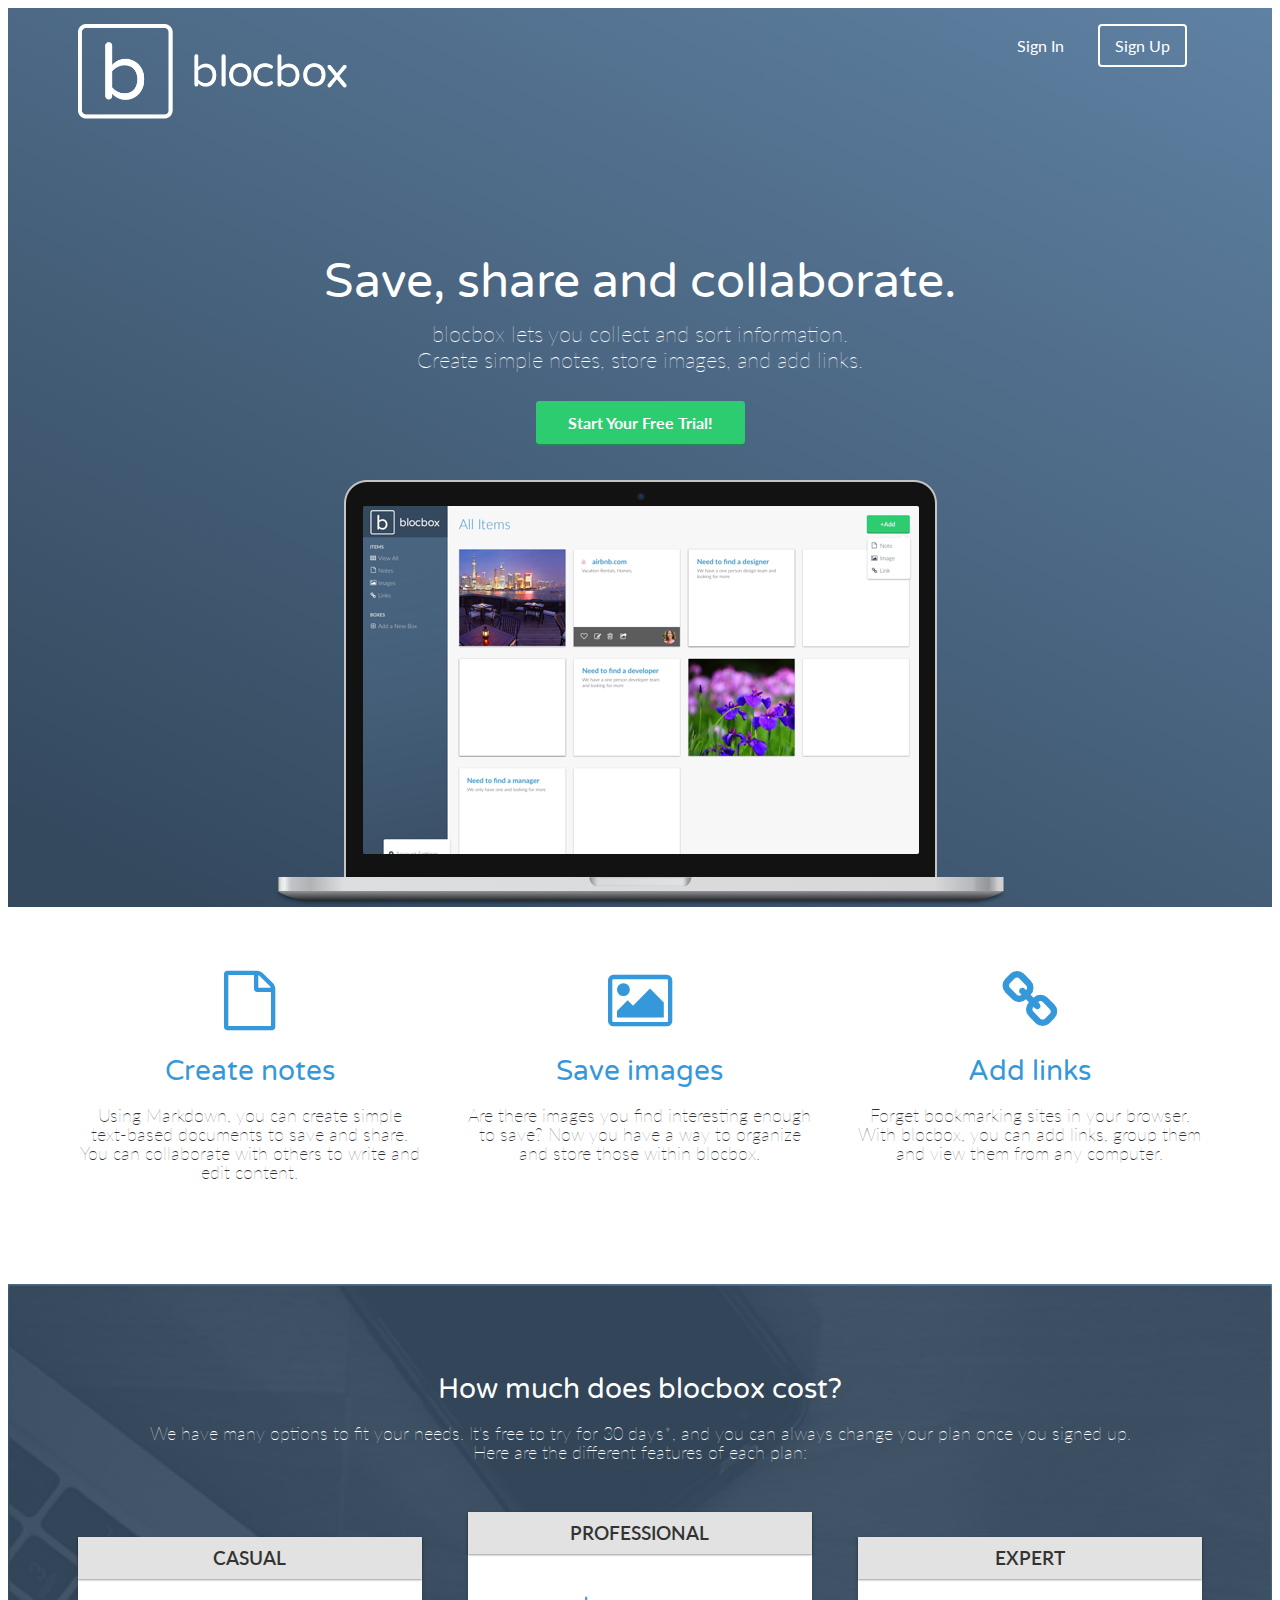
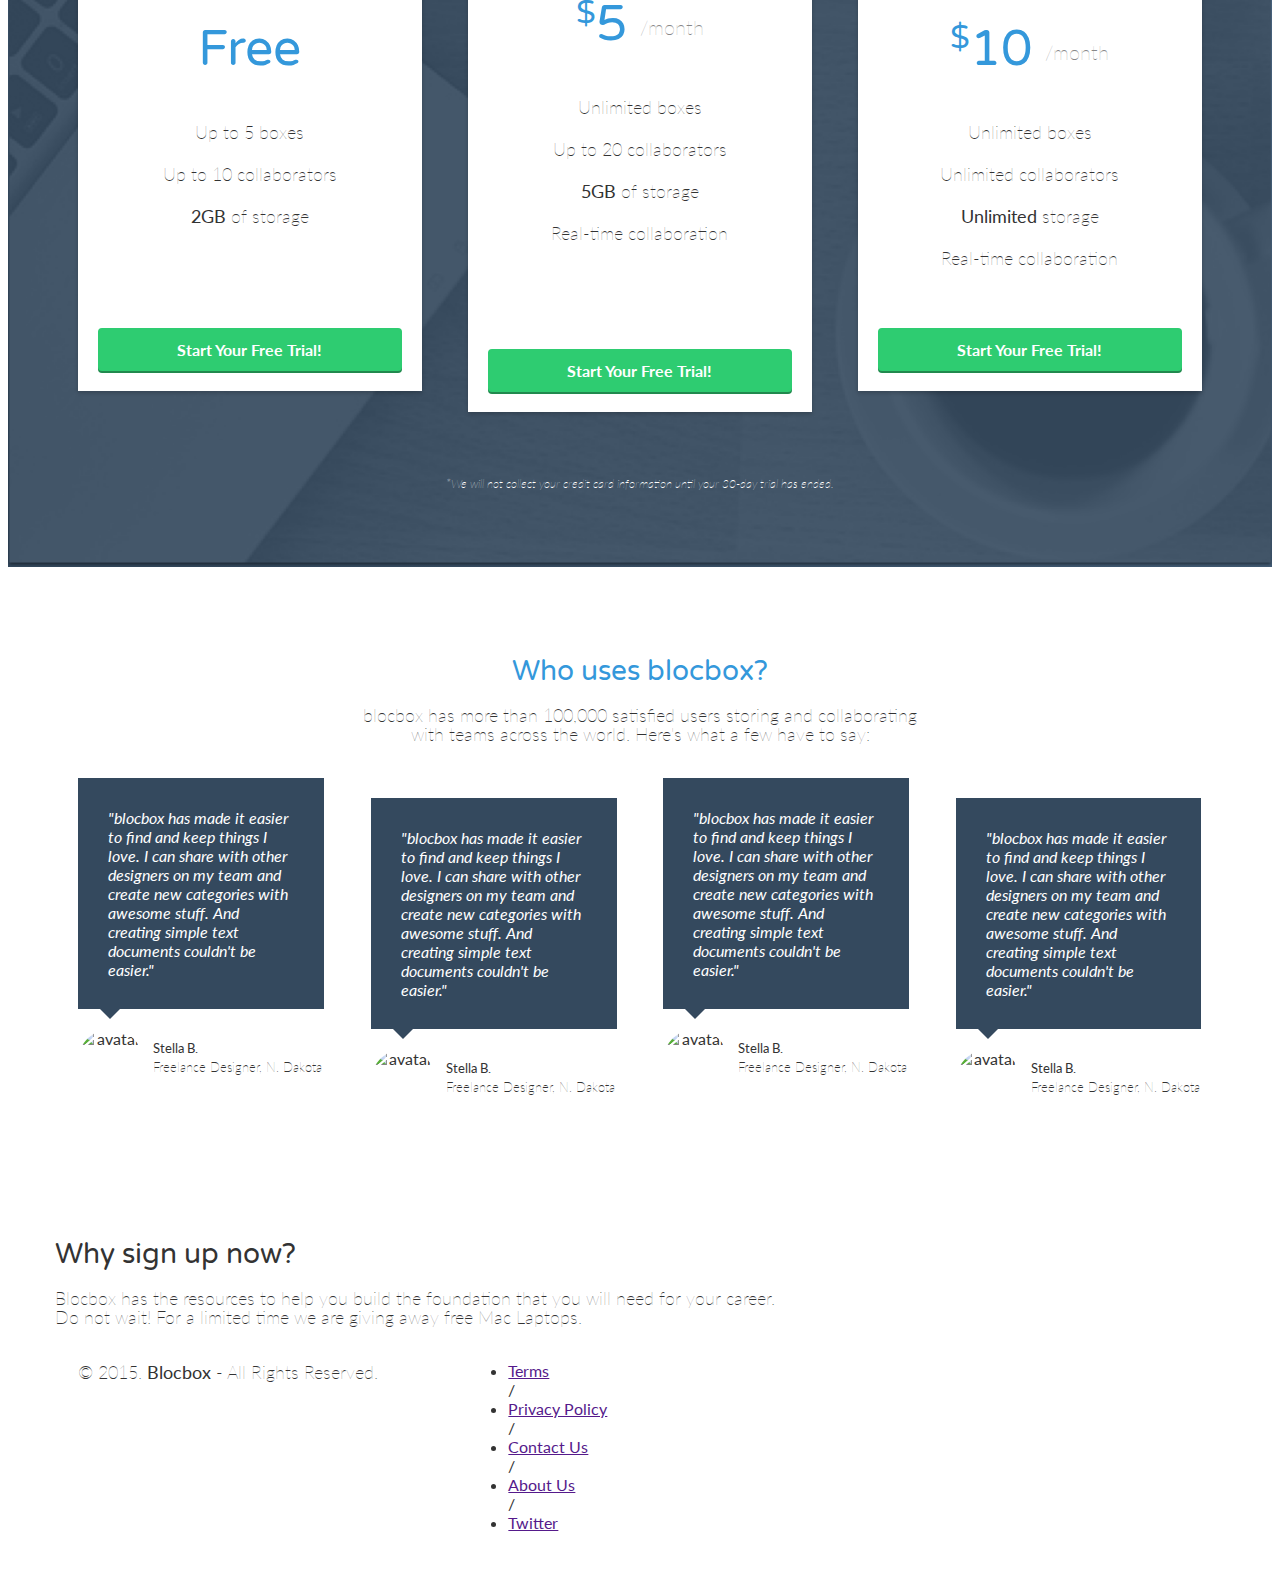
==== index.html @ e91277dd "homepage-styling-completed" ====
<!DOCTYPE html>
<html lang="en-us">
<head>
  <meta http-equiv="X-UA-Compatible" content="IE=Edge">
  <meta name="viewport" content="width=device-width, initial-scale=1">
  <meta charset="UTF-8">
  <title>Save, share and collaborate | Blocbox</title>
 
  <!-- Google Fonts -->
  <link href='http://fonts.googleapis.com/css?family=Lato:300,400,700,300italic,400italic,700italic|Varela+Round' rel='stylesheet' type='text/css'>

   <!-- CSS -->
 <link rel="stylesheet" href="css/normalize.css">
 <link rel="stylesheet" href="css/style.css">
 <link rel="stylesheet" href="css/font-awesome.css">
 <link rel="stylesheet" href="css/animate.css">
</head>
<body>
 <header>
   <nav class="container">
     <div class="one-half">
       <a href="index.html" ><img src="images/site-logo.png" class="site-logo" alt="Blocbox" /></a>
     </div>
     <div class="one-half">
       <ul>
         <li><a href="signin.html">Sign In</a></li>
         <li class="btn-outline"><a href="signup.html">Sign Up</a></li>
       </ul>
     </div>
   </nav>
   <div class="container hero">
     <h1 class="animated fadeIn">Save, share and collaborate.</h1>
     <p>blocbox lets you collect and sort information.<br/>Create simple notes, store images, and add links.</p>
     <a href="signup.html" class="btn">Start Your Free Trial!</a>
     <img src="images/dashboard.png" alt="Blocbox" />
   </div>
 </header>
  <main role="main">
   <!-- Benefits -->
  <section class="benefits">
    <ul class="container">
      <li class="one-third">
       <i class="fa fa-file-o"></i>
        <h2>Create notes</h2>
        <p>Using Markdown, you can create simple text-based documents to save and share. You can collaborate with others to write and edit content.</p>
      </li>
      <li class="one-third">
       <i class="fa fa-picture-o"></i>
        <h2>Save images</h2>
        <p>Are there images you find interesting enough to save? Now you have a way to organize and store those within blocbox.</p>
      </li>
      <li class="one-third">
       <i class="fa fa-link"></i>
        <h2>Add links</h2>
        <p>Forget bookmarking sites in your browser. With blocbox, you can add links, group them and view them from any computer.</p>
      </li>
    </ul>
</section>
<!-- Pricing -->
 <section class="pricing">
   <div class="container">
     <h2>How much does blocbox cost?</h2>
     <p>We have many options to fit your needs. It's free to try for 30 days*, and you can always change your plan once you signed up. <br/>Here are the different features of each plan:</p>
   </div>
   <ul class="container">
     <li class="one-third">
       <div class="box">
         <h3>Casual</h3>
         <h4>Free</h4>
         <ul>
           <li>Up to 5 boxes</li>
           <li>Up to 10 collaborators</li>
           <li><strong>2GB</strong> of storage</li>
         </ul>
         <a href="signup.html" class="btn">Start Your Free Trial!</a>
       </div>
     </li>

    <li class="one-third">
      <div class="box middle">
        <h3>Professional</h3>
        <h4><span>$</span>5 <span class="month">/month</span></h4>
        <ul>
          <li>Unlimited boxes</li>
          <li>Up to 20 collaborators</li>
          <li><strong>5GB</strong> of storage</li>
          <li>Real-time collaboration</li>
        </ul>
        <a href="signup.html" class="btn">Start Your Free Trial!</a>
      </div>
    </li>
    <li class="one-third">
      <div class="box">
        <h3>Expert</h3>
        <h4><span>$</span>10 <span class="month">/month</span></h4>
        <ul>
          <li>Unlimited boxes</li>
          <li>Unlimited collaborators</li>
          <li><strong>Unlimited</strong> storage</li>
          <li>Real-time collaboration</li>
        </ul>
        <a href="signup.html" class="btn">Start Your Free Trial!</a>
      </div>
    </li>
    </ul>
     <div class="container">
   <p class="small">*We will not collect your credit card information until your 30-day trial has ended.</p>
 </div>
 </section>

  <section class="testimonials">
   <div class="container">
     <h2>Who uses blocbox?</h2>
     <p>blocbox has more than 100,000 satisfied users storing and collaborating<br/> with teams across the world. Here's what a few have to say:</p>
   </div>
   <ul class="container">
     <li class="one-fourth">
       <blockquote>"blocbox has made it easier to find and keep things I love. I can share with other designers on my team and create new categories with awesome stuff. And creating simple text documents couldn't be easier."
       </blockquote>
       <img src="https://s3.amazonaws.com/uifaces/faces/twitter/jsa/128.jpg" alt="avatar">
       <p class="name"><strong>Stella B.</strong><br/>Freelance Designer, N. Dakota</p>
     </li>  <li class="one-fourth" style=" margin-top: 20px">
       <blockquote>"blocbox has made it easier to find and keep things I love. I can share with other designers on my team and create new categories with awesome stuff. And creating simple text documents couldn't be easier."
       </blockquote>
       <img src="https://s3.amazonaws.com/uifaces/faces/twitter/jsa/128.jpg" alt="avatar">
       <p class="name"><strong>Stella B.</strong><br/>Freelance Designer, N. Dakota</p>
     </li>  <li class="one-fourth">
       <blockquote>"blocbox has made it easier to find and keep things I love. I can share with other designers on my team and create new categories with awesome stuff. And creating simple text documents couldn't be easier."
       </blockquote>
       <img src="https://s3.amazonaws.com/uifaces/faces/twitter/jsa/128.jpg" alt="avatar">
       <p class="name"><strong>Stella B.</strong><br/>Freelance Designer, N. Dakota</p>
     </li>  <li class="one-fourth" style=" margin-top: 20px">
       <blockquote>"blocbox has made it easier to find and keep things I love. I can share with other designers on my team and create new categories with awesome stuff. And creating simple text documents couldn't be easier."
       </blockquote>
       <img src="https://s3.amazonaws.com/uifaces/faces/twitter/jsa/128.jpg" alt="avatar">
       <p class="name"><strong>Stella B.</strong><br/>Freelance Designer, N. Dakota</p>
     </li>  
  </ul>
 </section>
  <!-- new section -->

<section class="new section">
   <div class="container">
     <h2>Why sign up now?</h2>
     <p>Blocbox has the resources to help you build the foundation that you will need for your career.<br/> Do not wait! For a limited time we are giving away free Mac Laptops.</p>
   </div>
    </section>

</main>

 <!-- Footer -->
 <footer>
   <div class="container footer-nav-block">
       <div class="left-footer-block one-third">
         <p class="copyright-block">&copy; 2015. <strong>Blocbox</strong> - All Rights Reserved.</p>
       </div>
       <nav class="link-block middle-footer-block one-third">
         <ul>
           <li><a href="">Terms</a></li> /
           <li><a href="">Privacy Policy</a></li> /
           <li><a href="">Contact Us</a></li> /
           <li><a href="">About Us</a></li> /
           <li><a href="">Twitter</a></li>
         </ul>
       </nav>
       <div class="right-footer-block one-third">
         <img class="logo" src="images/site-logo.png" alt="Blocbox" />
       </div>
   </div>
 </footer>
</body>
</html>
---- css/style.css ----
html, body{
   overflow-x: hidden;
 }
 body {
   font-family: "Lato", Helvetica, Arial, sans-serif;
   color:#333333;
 }
 h1, h2, h3, h4, h5, h6 {
   font-family: "Varela Round", Helvetica, Arial, sans-serif;
 }
 h2 {
   font-size:28px;
   font-weight: normal;
   margin-bottom: 5px;
 }
 p {
   font-size:18px;
   line-height: 19px;
   font-weight: 100;
 }

  /* GRID */
 .container {
   margin-right: auto;
   margin-left: auto;
   padding-left: 15px;
   padding-right: 15px;
   position: relative;
 }
 .container:before,
 .container:after {
   content: " ";
   display: table;
 }
 .container:after {
   clear: both;
 }
 .one-half, .one-third, .one-fourth {
   width:96%;
   float:left;
   position:relative;
   min-height: 1px;
   margin:0 2% 20px;
 }

 .site-logo {
   width: 50%;
   height: auto;
 }


 @media (min-width: 768px) {
   .container {
     width: 750px;
  }

 }

 @media (min-width: 992px) {
   .container {
     width: 970px;
   }
   .one-half {
     width:46%;
   }
   .one-third {
     width:29.33333%;
   }
   .one-fourth {
     width:21%;
   }
 }
 @media (min-width: 1200px) {
   .container {
     width: 1170px;
   }
 }


  /* HEADER */
 header {
   color:#FFFFFF;
   background: #34495E;
   background-image: linear-gradient(206deg, #5F81A3 0%, #34495E 94%);
 }
 header nav {
   padding:1em 0;
 }
 header nav ul {
   display:inline;
   text-align: right;
   float:right;
   margin:0;
 }
 header nav ul > li {
   list-style-type: none;
   display: inline-block;
   margin:0 15px;
 }
 header nav ul > li.btn-outline {
   padding:10px 15px;
   border:2px solid #FFFFFF;
   border-radius: 4px;
 }
 header nav ul > li.btn-outline:hover {
   background:#FFFFFF;
 }
 header nav ul > li > a {
   color:#FFFFFF;
   text-decoration: none;
 }
 header nav ul > li.btn-outline:hover > a {
   color:#34495E;
 }

 header .hero {
   text-align: center;
   display:block;
   position: relative;
 }
 header .hero h1 {
   font-size:48px;
   font-weight: normal;
   margin:95px 0 0;
 }
 header .hero p {
   font-size: 22px;
   line-height: 26px;
   font-weight: 100;
   margin:10px 0 40px;
 }
 header .hero img {
   display: block;
   margin:3em auto 0;
 }


 /* BUTTONS */
 .btn {
   border-radius: 4px;
   color:#FFFFFF;
   font-weight: 700;
   text-decoration: none;
   padding:10px 30px;
   background: #2ECC71;
   border: 2px solid #2ECC71;
   box-shadow: 0px 2px 0px 0px #22894E;
 }


  /* BENEFITS */
 .benefits {
   text-align: center;
   display:block;
   position:relative;
 }
 .benefits ul {
   margin: 0 auto;
   padding:4em 0;
 }
 .benefits ul li {
   list-style-type: none;
   display: inline-block;
 }
 .benefits i {
   color:#3498DB;
   font-size:60px;
   margin:0;
   vertical-align: middle;
 }
 .benefits h2 {
   color:#3498DB;
 }


  /* PRICING */
 .pricing {
   background: #34495E url("../images/background.png") top center no-repeat;
   background: url("../images/background.png") top center no-repeat, linear-gradient(206deg, #5F81A3 0%, #34495E 94%);
   background-size:cover;
   text-align: center;
   padding:4em 0;
 }
 .pricing h2, .pricing p {
   color:#FFFFFF;
 }
 .pricing ul {
   margin:0 auto;
   padding:2em 0;
 }
 .pricing ul li {
   list-style-type: none;
 }

 .box {
   padding:0 15px 15px;
   background: #FFFFFF;
   box-shadow: 0px 2px 4px 0px rgba(0,0,0,0.20);
   min-height: 439px;
   position: relative;
   margin-top: 25px;
 }
 .box.middle {
   min-height: 485px;
   margin-top:0px;
 }
 .box h3 {
   font-family: "Lato", Helvetica, Arial, sans-serif;
   font-weight: 600;
   text-transform: uppercase;
   background: #E2E2E2;
   box-shadow: 0px 1px 2px 0px rgba(0,0,0,0.40);
   left:0;
   right:0;
   top:0;
   text-align: center;
   margin:0 -15px 40px;
   padding:10px 0;
 }

  .box h4 {
   font-size:50px;
   font-weight: normal;
   margin:40px 0 10px;
   color:#3498DB;
 }
 .box h4 span {
   font-size:32px;
   vertical-align: top;
 }
 .box h4 span.month {
   font-family: "Lato", Helvetica, Arial, sans-serif;
   font-weight: 100;
   color:#888888;
   font-size:20px;
   vertical-align: middle;
 }
 .box ul li {
   font-size:18px;
   margin-bottom:20px;
   font-weight: 100;
 }

 .box .btn {
   position:absolute;
   bottom:20px;
   left:20px;
   right:20px;
 }
 .small {
   font-size: 12px;
   color: #FEFEFE;
   line-height: 15px;
   font-style:italic;
 }

 /* TESTIMONIALS */
 .testimonials {
   padding:4em 0;
   text-align: center;
 }
 .testimonials h2 {
   color:#3498DB;
 }
 .testimonials ul li {
   list-style-type: none;
 }
 .testimonials blockquote {
   color:#FFFFFF;
   text-align: left;
   font-style: italic;
   background:#34495E;
   position: relative;
   padding:30px;
   width:auto;
   margin:0;
 }
 .testimonials blockquote:after {
   top: 100%;
   left: 13%;
   border: solid transparent;
   content: " ";
   height: 0;
   width: 0;
   position: absolute;
   pointer-events: none;
   border-top-color: #34495E;
   border-width: 10px;
   margin-left: -10px;
 }

 .testimonials img {
   height: 65px;
   width: 65px;
   border-radius:50%;
   float: left;
   display: inline-block;
   margin:20px 10px 0 0;
 }
 .testimonials p.name {
   float: left;
   display: inline-block;
   text-align: left;
   font-size:13px;
   margin-top: 30px;
 }
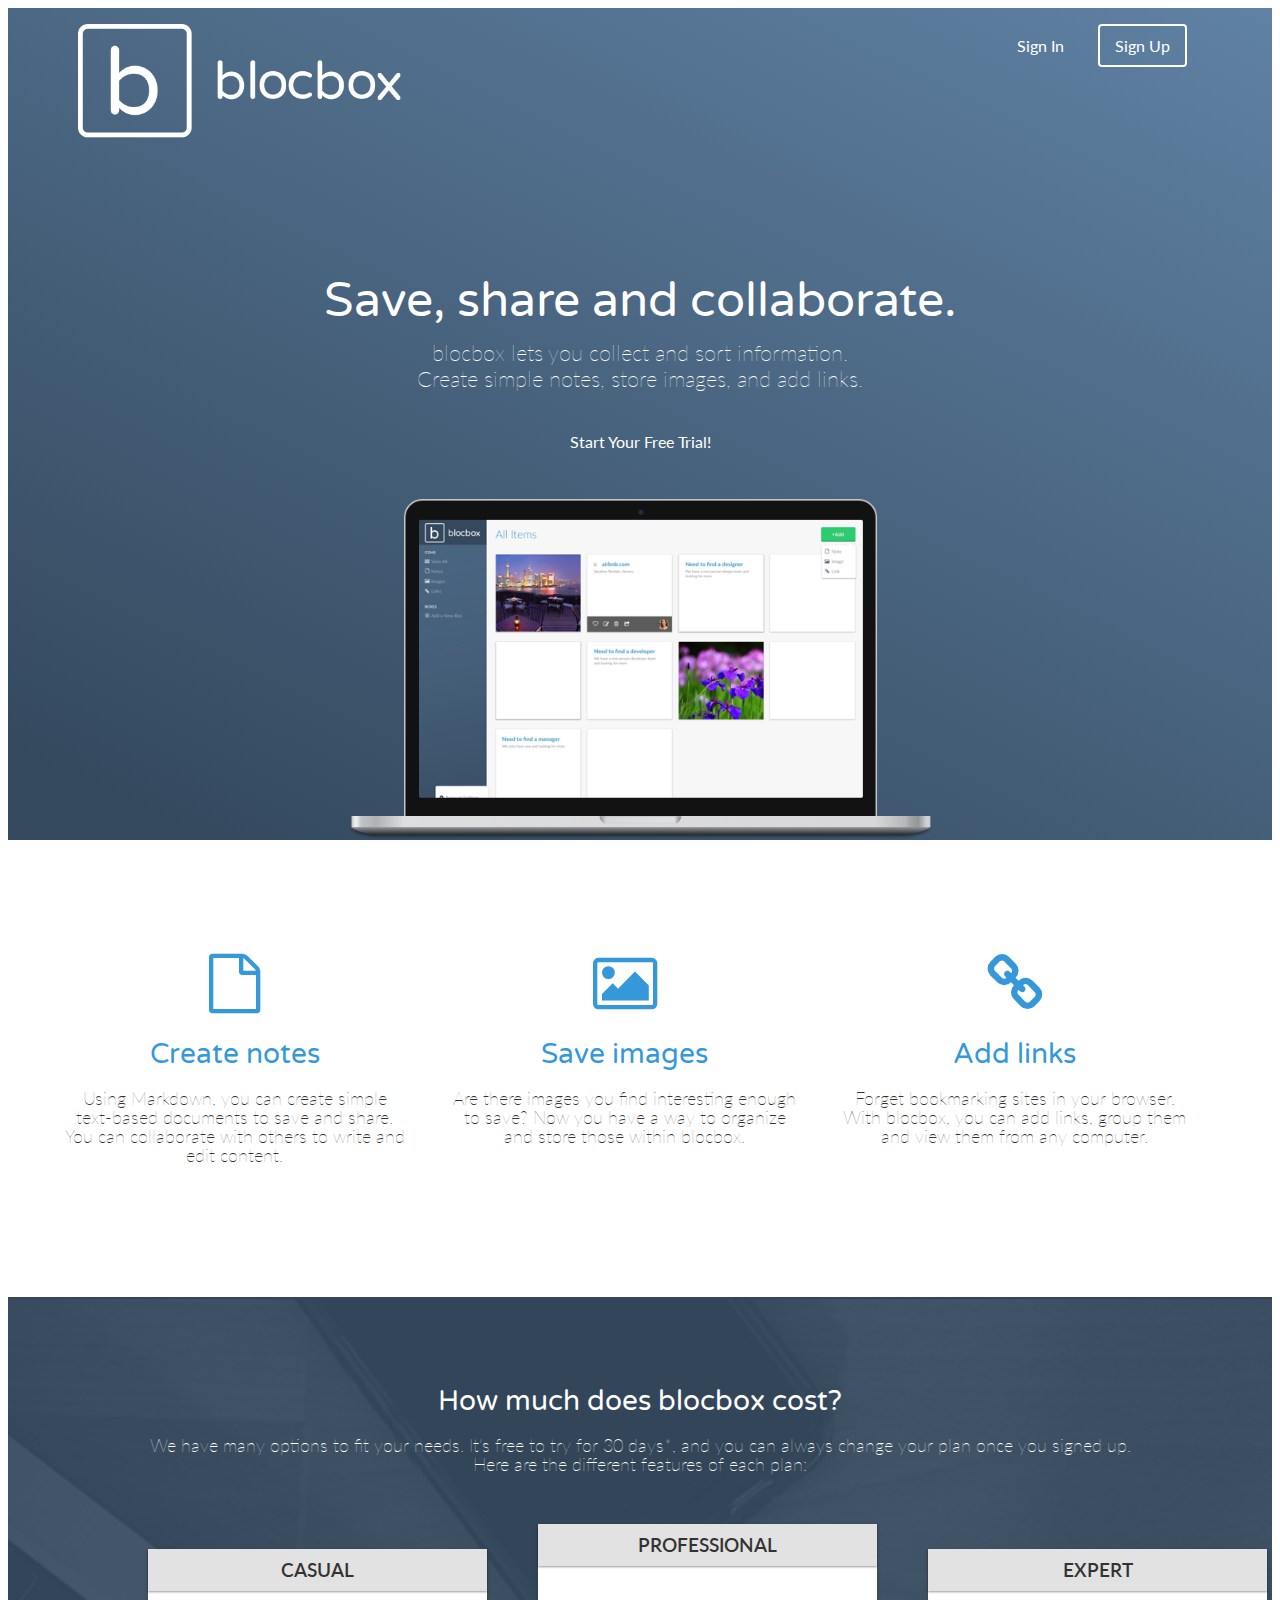
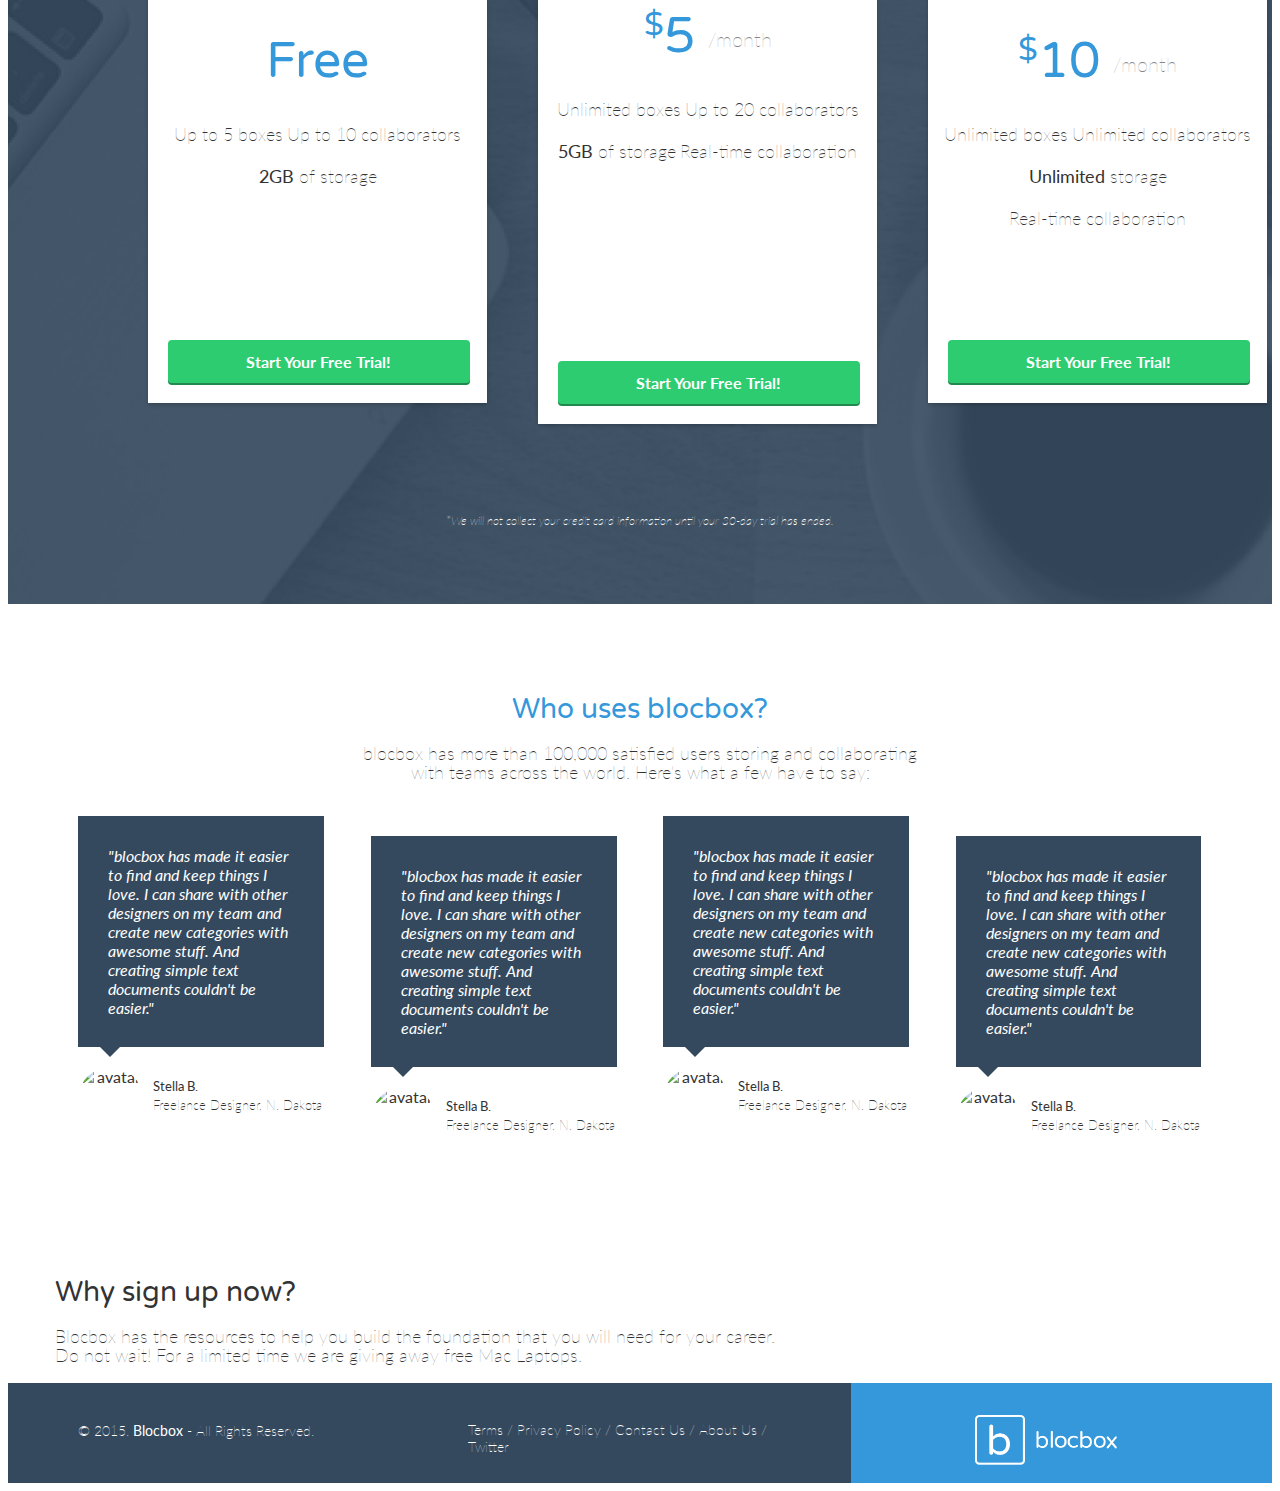
==== commit 68e03586: "mediaqueries" ====
--- a/index.html
+++ b/index.html
@@ -31,8 +31,8 @@
    <div class="container hero">
      <h1 class="animated fadeIn">Save, share and collaborate.</h1>
      <p>blocbox lets you collect and sort information.<br/>Create simple notes, store images, and add links.</p>
-     <a href="signup.html" class="btn">Start Your Free Trial!</a>
-     <img src="images/dashboard.png" alt="Blocbox" />
+     <a href="signup.html" class="text">Start Your Free Trial!</a>
+     <img class="dashboard" src="images/dashboard.png" alt="Blocbox" />
    </div>
  </header>
   <main role="main">
@@ -41,17 +41,17 @@
     <ul class="container">
       <li class="one-third">
        <i class="fa fa-file-o"></i>
-        <h2>Create notes</h2>
+        <h2 class="color-benefits-sm">Create notes</h2>
         <p>Using Markdown, you can create simple text-based documents to save and share. You can collaborate with others to write and edit content.</p>
       </li>
       <li class="one-third">
        <i class="fa fa-picture-o"></i>
-        <h2>Save images</h2>
+        <h2 class="color-benefits-sm">Save images</h2>
         <p>Are there images you find interesting enough to save? Now you have a way to organize and store those within blocbox.</p>
       </li>
       <li class="one-third">
        <i class="fa fa-link"></i>
-        <h2>Add links</h2>
+        <h2 class="color-benefits-sm">Add links</h2>
         <p>Forget bookmarking sites in your browser. With blocbox, you can add links, group them and view them from any computer.</p>
       </li>
     </ul>
@@ -59,8 +59,8 @@
 <!-- Pricing -->
  <section class="pricing">
    <div class="container">
-     <h2>How much does blocbox cost?</h2>
-     <p>We have many options to fit your needs. It's free to try for 30 days*, and you can always change your plan once you signed up. <br/>Here are the different features of each plan:</p>
+     <h2 class="color-pricing-sm">How much does blocbox cost?</h2>
+     <p class="color-pricing-txt">We have many options to fit your needs. It's free to try for 30 days*, and you can always change your plan once you signed up. <br/>Here are the different features of each plan:</p>
    </div>
    <ul class="container">
      <li class="one-third">
@@ -110,27 +110,27 @@
 
   <section class="testimonials">
    <div class="container">
-     <h2>Who uses blocbox?</h2>
+     <h2 class="testimonial-textbox">Who uses blocbox?</h2>
      <p>blocbox has more than 100,000 satisfied users storing and collaborating<br/> with teams across the world. Here's what a few have to say:</p>
    </div>
    <ul class="container">
      <li class="one-fourth">
-       <blockquote>"blocbox has made it easier to find and keep things I love. I can share with other designers on my team and create new categories with awesome stuff. And creating simple text documents couldn't be easier."
+       <blockquote class="block-boxes">"blocbox has made it easier to find and keep things I love. I can share with other designers on my team and create new categories with awesome stuff. And creating simple text documents couldn't be easier."
        </blockquote>
        <img src="https://s3.amazonaws.com/uifaces/faces/twitter/jsa/128.jpg" alt="avatar">
        <p class="name"><strong>Stella B.</strong><br/>Freelance Designer, N. Dakota</p>
      </li>  <li class="one-fourth" style=" margin-top: 20px">
-       <blockquote>"blocbox has made it easier to find and keep things I love. I can share with other designers on my team and create new categories with awesome stuff. And creating simple text documents couldn't be easier."
+       <blockquote class="block-boxes">"blocbox has made it easier to find and keep things I love. I can share with other designers on my team and create new categories with awesome stuff. And creating simple text documents couldn't be easier."
        </blockquote>
        <img src="https://s3.amazonaws.com/uifaces/faces/twitter/jsa/128.jpg" alt="avatar">
        <p class="name"><strong>Stella B.</strong><br/>Freelance Designer, N. Dakota</p>
      </li>  <li class="one-fourth">
-       <blockquote>"blocbox has made it easier to find and keep things I love. I can share with other designers on my team and create new categories with awesome stuff. And creating simple text documents couldn't be easier."
+       <blockquote class="block-boxes">"blocbox has made it easier to find and keep things I love. I can share with other designers on my team and create new categories with awesome stuff. And creating simple text documents couldn't be easier."
        </blockquote>
        <img src="https://s3.amazonaws.com/uifaces/faces/twitter/jsa/128.jpg" alt="avatar">
        <p class="name"><strong>Stella B.</strong><br/>Freelance Designer, N. Dakota</p>
      </li>  <li class="one-fourth" style=" margin-top: 20px">
-       <blockquote>"blocbox has made it easier to find and keep things I love. I can share with other designers on my team and create new categories with awesome stuff. And creating simple text documents couldn't be easier."
+       <blockquote class="block-boxes">"blocbox has made it easier to find and keep things I love. I can share with other designers on my team and create new categories with awesome stuff. And creating simple text documents couldn't be easier."
        </blockquote>
        <img src="https://s3.amazonaws.com/uifaces/faces/twitter/jsa/128.jpg" alt="avatar">
        <p class="name"><strong>Stella B.</strong><br/>Freelance Designer, N. Dakota</p>
@@ -141,7 +141,7 @@
 
 <section class="new section">
    <div class="container">
-     <h2>Why sign up now?</h2>
+     <h2 class="newsection-color">Why sign up now?</h2>
      <p>Blocbox has the resources to help you build the foundation that you will need for your career.<br/> Do not wait! For a limited time we are giving away free Mac Laptops.</p>
    </div>
     </section>
@@ -164,7 +164,7 @@
          </ul>
        </nav>
        <div class="right-footer-block one-third">
-         <img class="logo" src="images/site-logo.png" alt="Blocbox" />
+         <img class="logo" src="images/site-logo.png" height="50px" alt="Blocbox" />
        </div>
    </div>
  </footer>
--- a/css/style.css
+++ b/css/style.css
@@ -17,6 +17,11 @@
    font-size:18px;
    line-height: 19px;
    font-weight: 100;
+ }
+
+ .text {
+   text-decoration: none;
+   color: white;
  }
 
   /* GRID */
@@ -35,6 +40,7 @@
  .container:after {
    clear: both;
  }
+
  .one-half, .one-third, .one-fourth {
    width:96%;
    float:left;
@@ -44,20 +50,31 @@
  }
 
  .site-logo {
-   width: 50%;
+   width: 40%;
    height: auto;
  }
 
-
- @media (min-width: 768px) {
-   .container {
-     width: 750px;
+@media  (min-width: 480px) {
+ .one-half {
+   width: 45%;
+   }
+  .site-logo {
+   width: 60%;
   }
-
- }
+  .dashboard {
+   width: 70%;
+   height: auto;
+  }
+}
+
+
+
 
  @media (min-width: 992px) {
-   .container {
+.dashboard {
+    width: 50%;
+}
+.container {
      width: 970px;
    }
    .one-half {
@@ -70,11 +87,13 @@
      width:21%;
    }
  }
+ 
  @media (min-width: 1200px) {
    .container {
      width: 1170px;
    }
  }
+
 
 
   /* HEADER */
@@ -134,6 +153,12 @@
    margin:3em auto 0;
  }
 
+ /*MEDIA QUERY*/
+@media (min-width: 992px){
+   li{ display: inline-block;
+     
+   }
+  
 
  /* BUTTONS */
  .btn {
@@ -145,6 +170,10 @@
    background: #2ECC71;
    border: 2px solid #2ECC71;
    box-shadow: 0px 2px 0px 0px #22894E;
+ }
+
+ .txt {
+   text-decoration: none;
  }
 
 
@@ -304,3 +333,57 @@
    font-size:13px;
    margin-top: 30px;
  }
+
+ /* FOOTER */
+ footer {
+   background-color: #34495E;
+   background-image: linear-gradient(to top,
+      #3498DB 0%, #3498DB 50%, #34495E 50%, #34495E 100%);
+   color: #FFFFFF;
+   height: 150px;
+   position: relative;
+   overflow: hidden;
+   z-index: 0;
+ }
+ footer p, footer nav ul {
+   font-size:14px;
+   font-weight:100;
+   text-align: center;
+   margin: 10px auto 0;
+ }
+ footer nav ul li {
+   list-style-type: none;
+   display: inline;
+ }
+ footer nav ul li a {
+   color:#FFFFFF;
+   text-decoration: none;
+ }
+ footer .right-footer-block {
+   background-color: transparent;
+ }
+ footer .logo{
+   padding: 2.35em 0;
+   margin: 0 auto;
+   display: block;
+ }
+
+ @media (min-width: 992px){
+   footer{
+     background-color: #3498DB;
+     background-image: linear-gradient(to left,
+        #3498DB 0%, #3498DB 33.33337%, #34495E 33.33337%, #34495E 100%);
+     height: 100px;
+   }
+   footer p, footer nav ul{
+     padding: 2em 0;
+     text-align: left;
+   }
+   footer .right-footer-block {
+     background-color: #3498DB;
+   }
+   footer .logo{
+     padding: 2em 0 2em 2em;
+   }
+ }
+
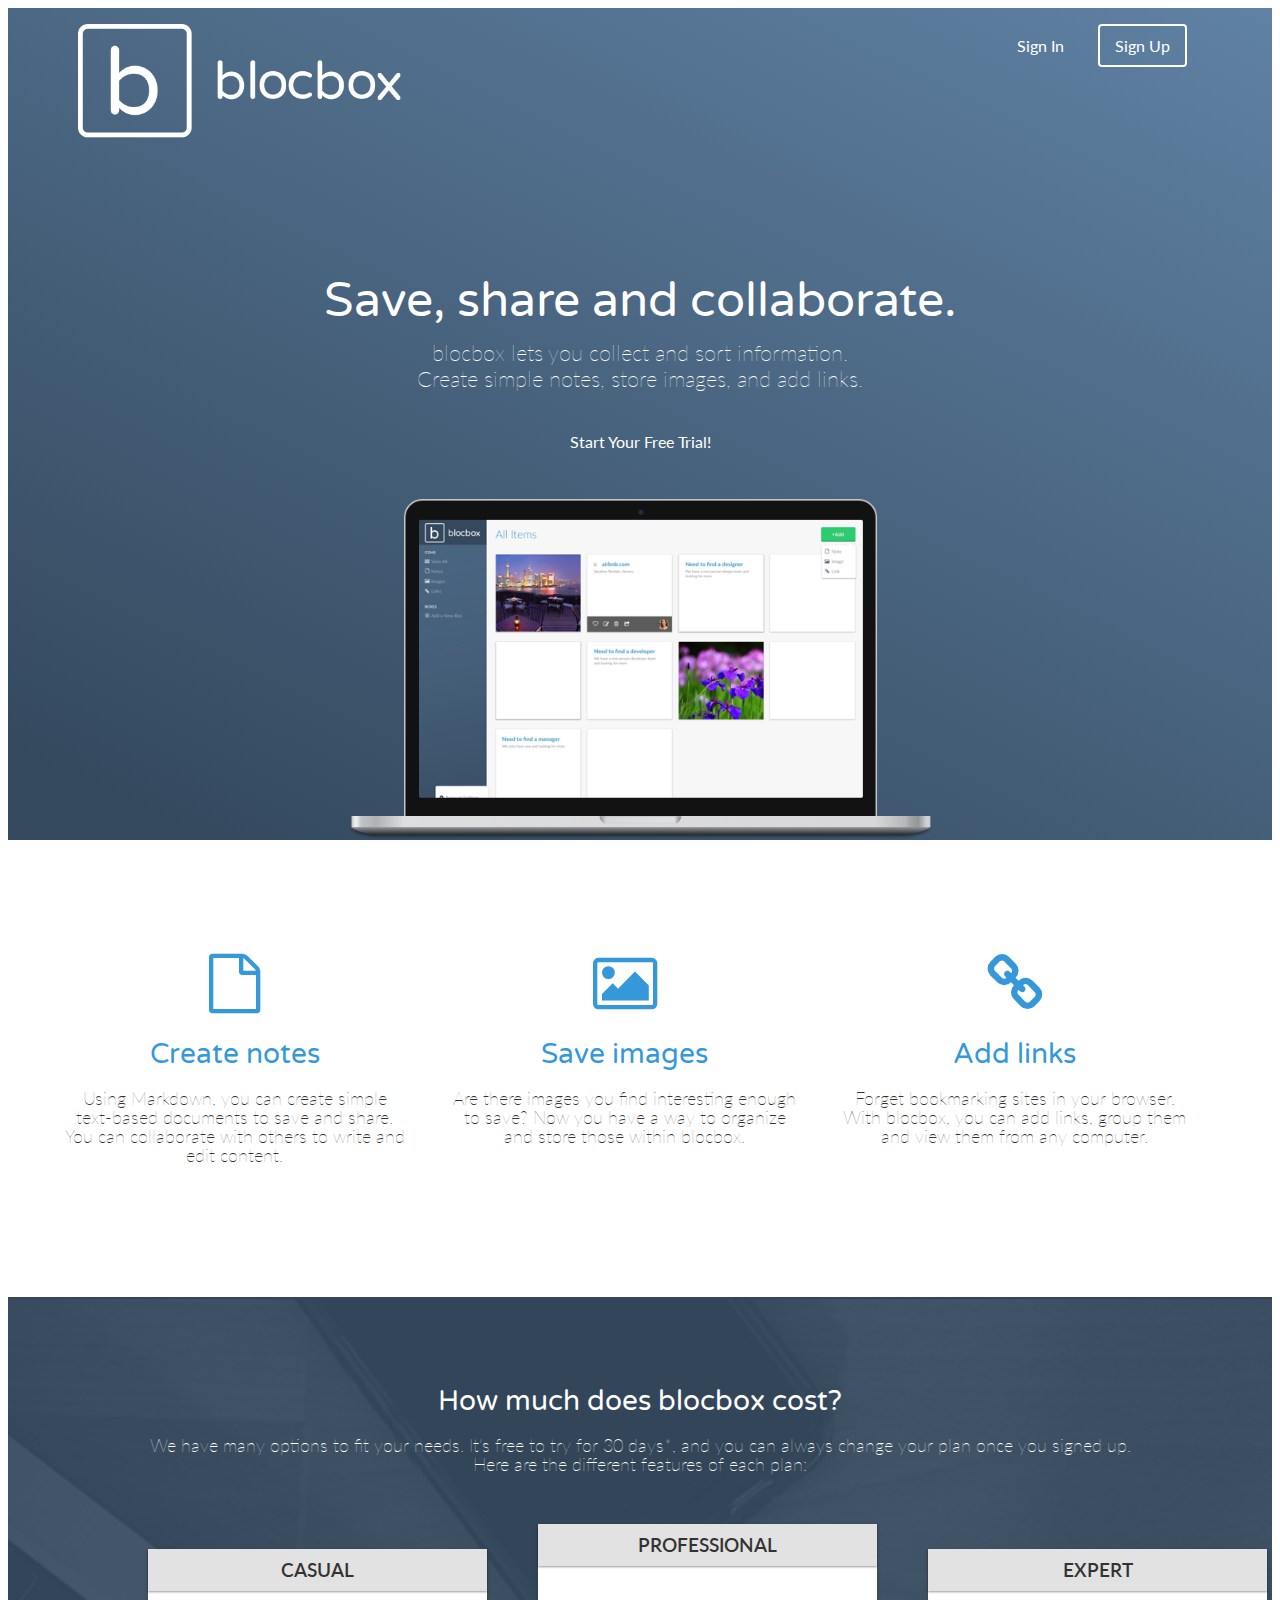
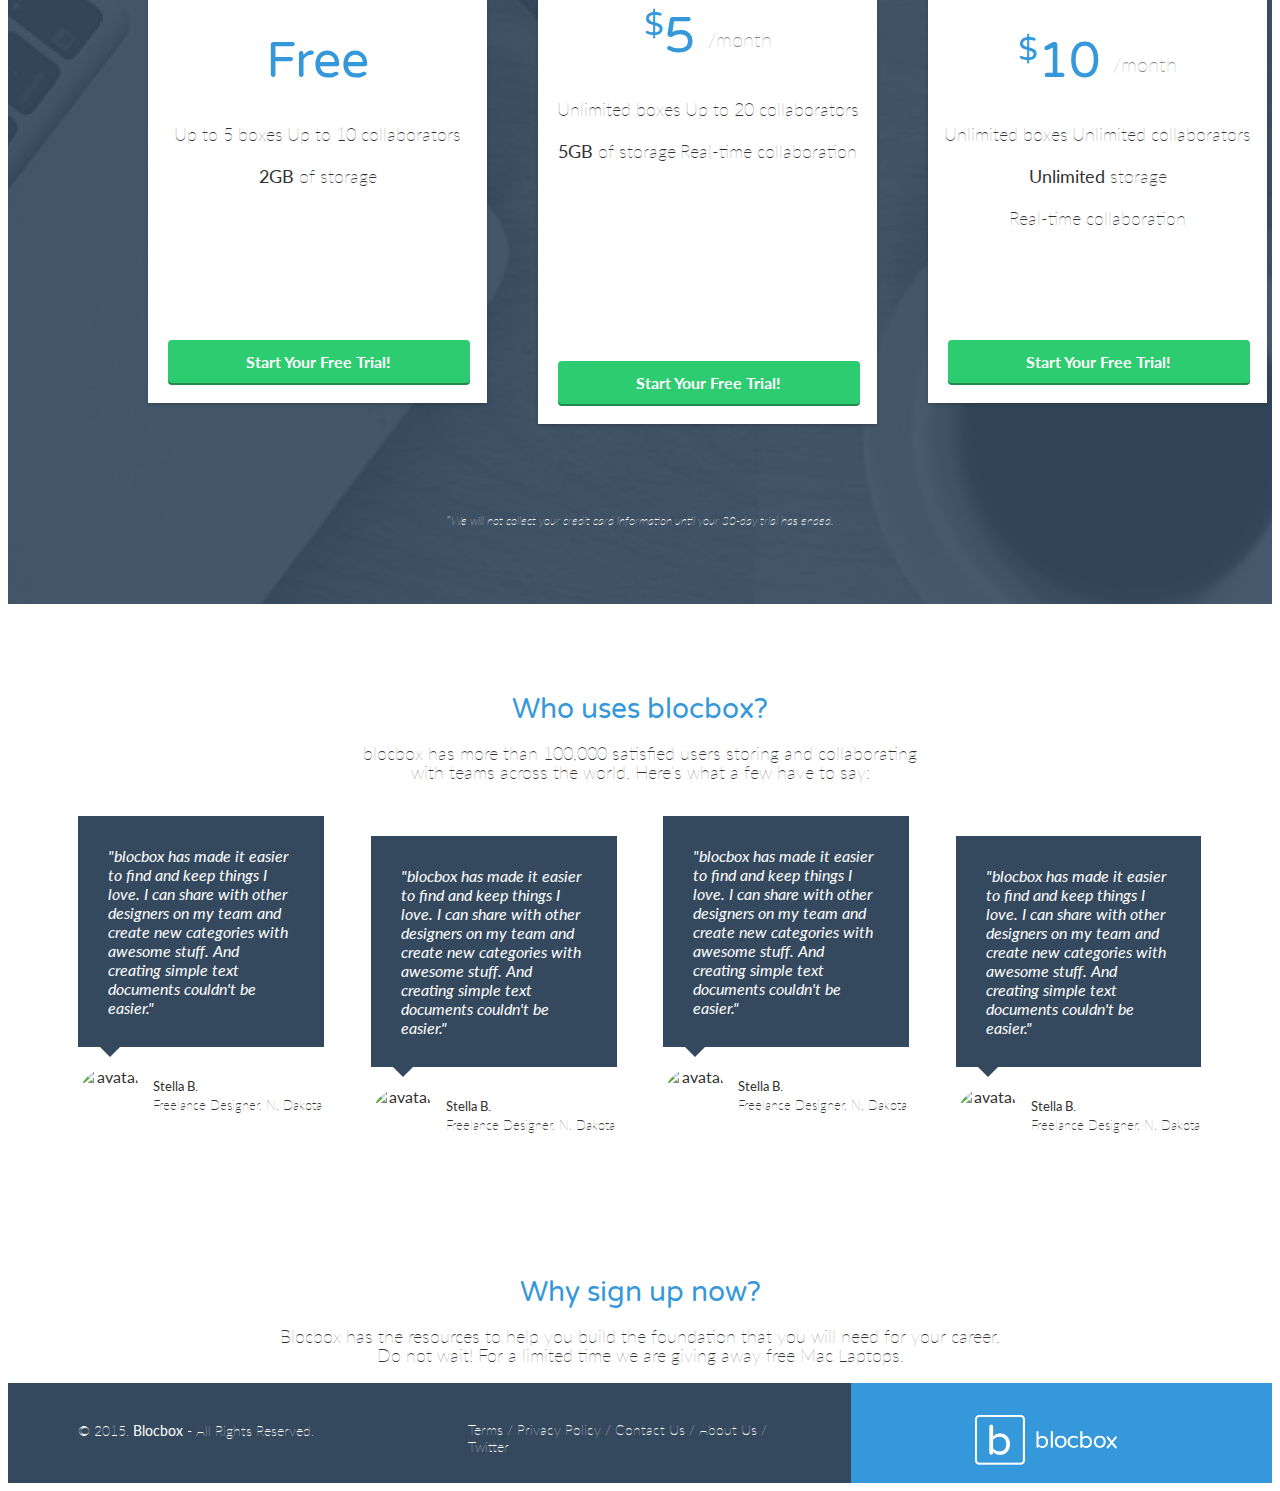
==== commit e67307a9: "modifiedquery" ====
--- a/index.html
+++ b/index.html
@@ -139,7 +139,7 @@
  </section>
   <!-- new section -->
 
-<section class="new section">
+<section class="newsection">
    <div class="container">
      <h2 class="newsection-color">Why sign up now?</h2>
      <p>Blocbox has the resources to help you build the foundation that you will need for your career.<br/> Do not wait! For a limited time we are giving away free Mac Laptops.</p>
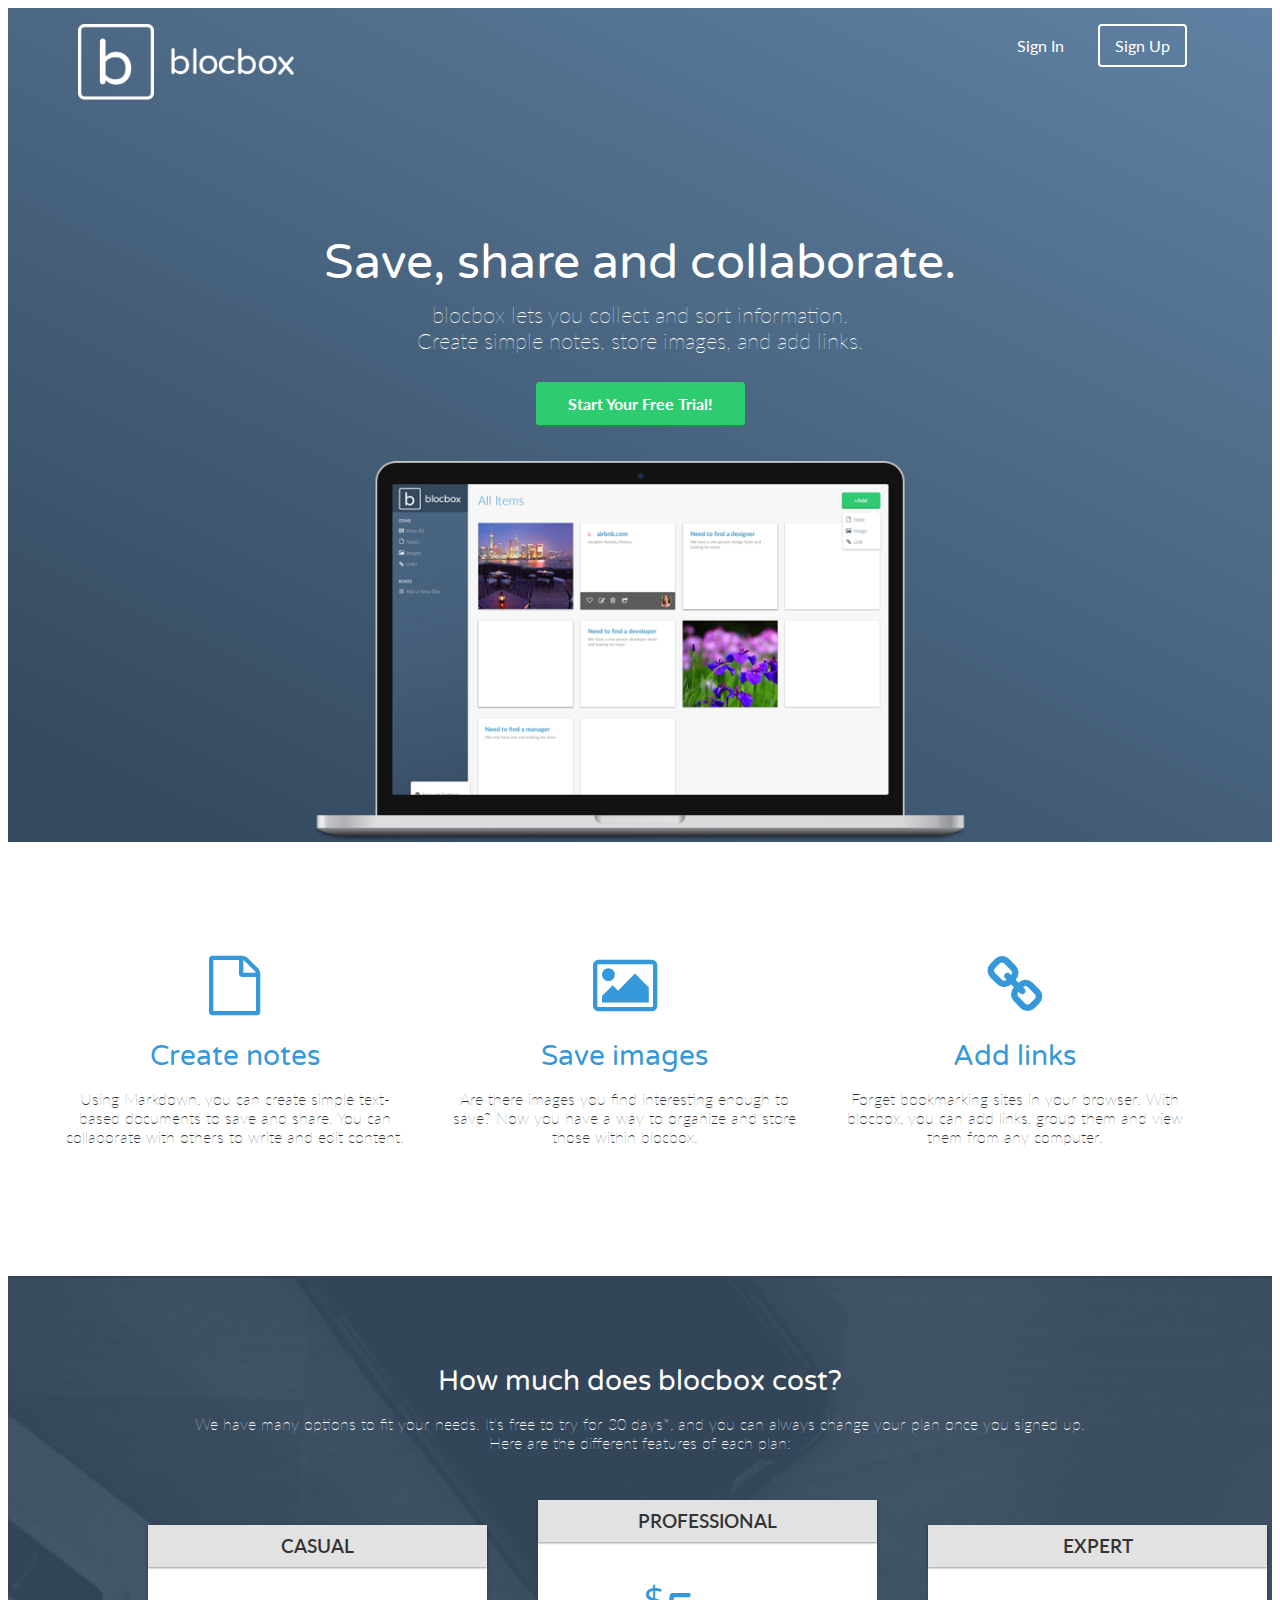
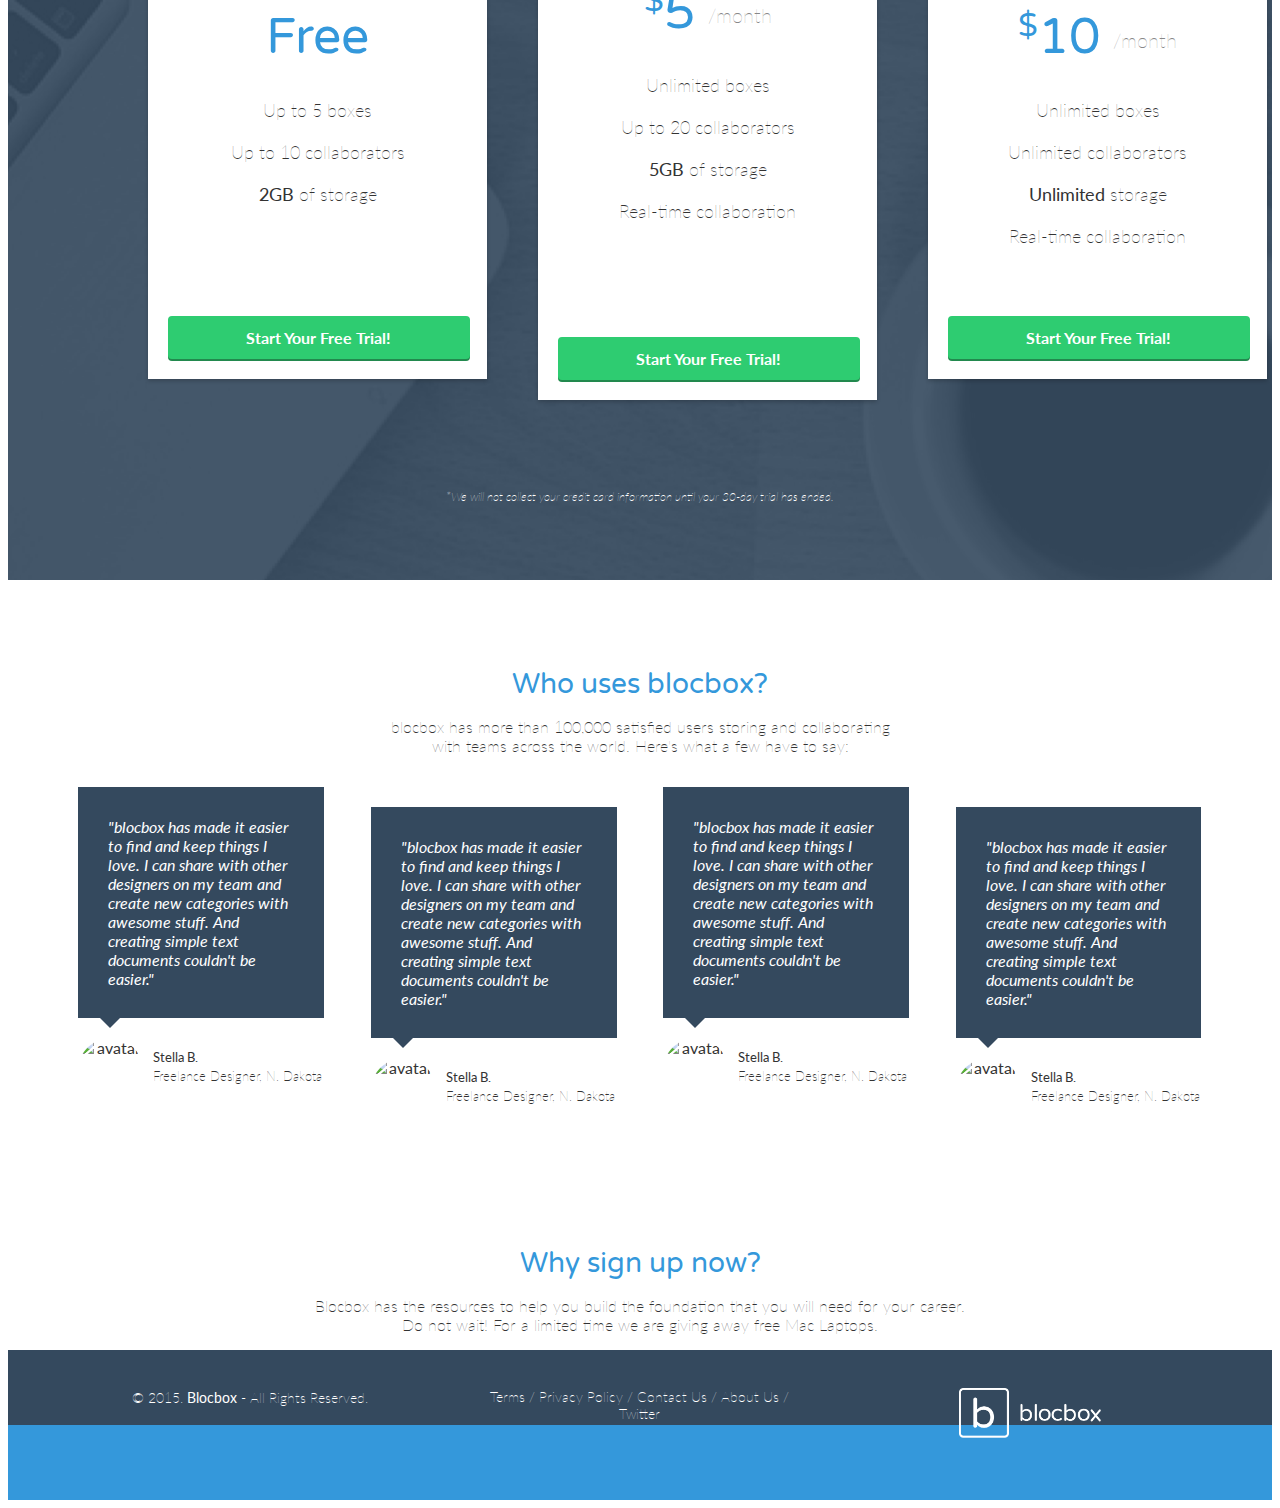
==== commit 4744d6a4: "update04-02" ====
--- a/index.html
+++ b/index.html
@@ -31,8 +31,8 @@
    <div class="container hero">
      <h1 class="animated fadeIn">Save, share and collaborate.</h1>
      <p>blocbox lets you collect and sort information.<br/>Create simple notes, store images, and add links.</p>
-     <a href="signup.html" class="text">Start Your Free Trial!</a>
-     <img class="dashboard" src="images/dashboard.png" alt="Blocbox" />
+     <a href="signup.html" class="btn">Start Your Free Trial!</a>
+     <img src="images/dashboard.png" alt="Blocbox" />
    </div>
  </header>
   <main role="main">
--- a/css/style.css
+++ b/css/style.css
@@ -1,80 +1,67 @@
 html, body{
    overflow-x: hidden;
- }
- body {
+}
+body {
    font-family: "Lato", Helvetica, Arial, sans-serif;
    color:#333333;
- }
- h1, h2, h3, h4, h5, h6 {
+}
+h1, h2, h3, h4, h5, h6 {
    font-family: "Varela Round", Helvetica, Arial, sans-serif;
- }
- h2 {
+}
+h2 {
    font-size:28px;
    font-weight: normal;
    margin-bottom: 5px;
- }
- p {
-   font-size:18px;
+}
+p {
+   font-size:16px;
    line-height: 19px;
    font-weight: 100;
- }
+}
+.site-logo {
+ width: 40%;
 
- .text {
-   text-decoration: none;
-   color: white;
- }
 
-  /* GRID */
- .container {
+}
+
+/* GRID */
+.container {
    margin-right: auto;
    margin-left: auto;
    padding-left: 15px;
    padding-right: 15px;
    position: relative;
- }
- .container:before,
- .container:after {
+}
+.container:before,
+.container:after {
    content: " ";
    display: table;
- }
- .container:after {
+}
+.container:after {
    clear: both;
- }
-
- .one-half, .one-third, .one-fourth {
+}
+.one-half {
+   width:46%;
+   font-size: 16px;
+   float:left;
+   position:relative;
+   min-height: 1px;
+   margin:0 2% 20px;
+}
+.one-third, .one-fourth {
    width:96%;
    float:left;
    position:relative;
    min-height: 1px;
    margin:0 2% 20px;
- }
-
- .site-logo {
-   width: 40%;
-   height: auto;
- }
-
-@media  (min-width: 480px) {
- .one-half {
-   width: 45%;
+}
+@media (min-width: 768px) {
+   .container {
+     width: 750px;
    }
-  .site-logo {
-   width: 60%;
-  }
-  .dashboard {
-   width: 70%;
-   height: auto;
-  }
-}
-
-
-
-
- @media (min-width: 992px) {
-.dashboard {
-    width: 50%;
-}
-.container {
+}
+@media (min-width: 992px) {
+   .container {
      width: 970px;
    }
    .one-half {
@@ -86,82 +73,100 @@
    .one-fourth {
      width:21%;
    }
- }
- 
- @media (min-width: 1200px) {
+}
+@media (min-width: 1200px) {
    .container {
      width: 1170px;
    }
- }
+}
 
+@media screen and (min-width: 1400px) {
+  .container {
+    width: 1370px;
+  }
+}
+@media screen and (min-width: 1600px) {
+  .container {
+    width: 1570px;
+  }
+}
+@media screen and (min-width: 1900px) {
+  .container {
+    width: 1870px;
+  }
+}
 
-
-  /* HEADER */
- header {
+/* HEADER */
+header {
    color:#FFFFFF;
    background: #34495E;
    background-image: linear-gradient(206deg, #5F81A3 0%, #34495E 94%);
- }
- header nav {
+}
+header nav {
    padding:1em 0;
- }
- header nav ul {
+}
+header nav ul {
    display:inline;
    text-align: right;
    float:right;
    margin:0;
- }
- header nav ul > li {
+   -webkit-margin-before: 0 !important;
+   -webkit-padding-start: 0 !important;
+}
+header nav ul > li {
    list-style-type: none;
    display: inline-block;
-   margin:0 15px;
- }
- header nav ul > li.btn-outline {
+   margin:0 5px;
+}
+
+@media (min-width: 768px) {
+  header nav ul {
+    -webkit-padding-start: 40px !important;
+  }
+  header nav ul > li {
+    margin:0 15px;
+  }
+}
+header nav ul > li.btn-outline {
    padding:10px 15px;
    border:2px solid #FFFFFF;
    border-radius: 4px;
- }
- header nav ul > li.btn-outline:hover {
+}
+header nav ul > li.btn-outline:hover {
    background:#FFFFFF;
- }
- header nav ul > li > a {
+}
+header nav ul > li > a {
    color:#FFFFFF;
    text-decoration: none;
- }
- header nav ul > li.btn-outline:hover > a {
+}
+header nav ul > li.btn-outline:hover > a {
    color:#34495E;
- }
-
- header .hero {
+}
+header .hero {
    text-align: center;
    display:block;
    position: relative;
- }
- header .hero h1 {
+}
+header .hero h1 {
    font-size:48px;
    font-weight: normal;
    margin:95px 0 0;
- }
- header .hero p {
+}
+header .hero p {
    font-size: 22px;
    line-height: 26px;
    font-weight: 100;
    margin:10px 0 40px;
- }
- header .hero img {
+}
+header .hero img {
    display: block;
    margin:3em auto 0;
- }
-
- /*MEDIA QUERY*/
-@media (min-width: 992px){
-   li{ display: inline-block;
-     
-   }
-  
-
- /* BUTTONS */
- .btn {
+   width: 88%;
+   max-width: 654px;
+   height: auto;
+}
+/* BUTTONS */
+.btn {
    border-radius: 4px;
    color:#FFFFFF;
    font-weight: 700;
@@ -170,220 +175,504 @@
    background: #2ECC71;
    border: 2px solid #2ECC71;
    box-shadow: 0px 2px 0px 0px #22894E;
- }
+}
+/* BENEFITS */
+.benefits {
+  text-align: center;
+  display:block;
+  position:relative;
+}
+.benefits ul {
+  margin: 0 auto;
+  padding:4em 0;
+}
+.benefits ul li {
+  list-style-type: none;
+  display: inline-block;
+}
+.benefits i {
+  color:#3498DB;
+  font-size:60px;
+  margin:0;
+  vertical-align: middle;
+}
+.benefits h2 {
+  color:#3498DB;
+}
+/* PRICING */
+.pricing {
+  background: #34495E url("../images/background.png") top center no-repeat;
+  background: url("../images/background.png") top center no-repeat, linear-gradient(206deg, #5F81A3 0%, #34495E 94%);
+  background-size:cover;
+  text-align: center;
+  padding:4em 0;
+}
+.pricing h2, .pricing p {
+  color:#FFFFFF;
+}
+.pricing ul {
+  margin:0 auto;
+  padding:2em 0;
+}
+.pricing ul li {
+  list-style-type: none;
+}
+.box {
+  padding:0 15px 15px;
+  background: #FFFFFF;
+  box-shadow: 0px 2px 4px 0px rgba(0,0,0,0.20);
+  min-height: 439px;
+  position: relative;
+  margin-top: 25px;
+}
+@media (min-width: 992px) {
+    .box.middle {
+    min-height: 485px;
+    margin-top:0px;
+  }
+}
+.box h3 {
+  font-family: "Lato", Helvetica, Arial, sans-serif;
+  font-weight: 600;
+  text-transform: uppercase;
+  background: #E2E2E2;
+  box-shadow: 0px 1px 2px 0px rgba(0,0,0,0.40);
+  left:0;
+  right:0;
+  top:0;
+  text-align: center;
+  margin:0 -15px 40px;
+  padding:10px 0;
+}
+.box h4 {
+  font-size:50px;
+  font-weight: normal;
+  margin:40px 0 10px;
+  color:#3498DB;
+}
+.box h4 span {
+  font-size:32px;
+  vertical-align: top;
+}
+.box h4 span.month {
+  font-family: "Lato", Helvetica, Arial, sans-serif;
+  font-weight: 100;
+  color:#888888;
+  font-size:20px;
+  vertical-align: middle;
+}
+.box ul li {
+  font-size:18px;
+  margin-bottom:20px;
+  font-weight: 100;
+}
+.box .btn {
+  position:absolute;
+  bottom:20px;
+  left:20px;
+  right:20px;
+}
+.small {
+  font-size: 12px;
+  color: #FEFEFE;
+  line-height: 15px;
+  font-style:italic;
+}
+/* TESTIMONIALS */
+.testimonials {
+  padding:4em 0;
+  text-align: center;
+}
+.testimonials h2 {
+  color:#3498DB;
+}
+.testimonials ul li {
+  list-style-type: none;
+}
+.testimonials blockquote {
+  color:#FFFFFF;
+  text-align: left;
+  font-style: italic;
+  background:#34495E;
+  position: relative;
+  padding:30px;
+  width:auto;
+  margin:0;
+}
+.testimonials blockquote:after {
+  top: 100%;
+  left: 13%;
+  border: solid transparent;
+  content: " ";
+  height: 0;
+  width: 0;
+  position: absolute;
+  pointer-events: none;
+  border-top-color: #34495E;
+  border-width: 10px;
+  margin-left: -10px;
+}
+.testimonials img {
+  height: 65px;
+  width: 65px;
+  border-radius:50%;
+  float: left;
+  display: inline-block;
+  margin:20px 10px 0 0;
+}
+.testimonials p.name {
+  float: left;
+  display: inline-block;
+  text-align: left;
+  font-size:13px;
+  margin-top: 30px;
+}
+.testimonials .stagger {
+  margin-top: 20px;
+}
+/* TRIAL */
+.trial {
+  padding:4em 0 6em;
+  text-align: center;
+  /* Permalink - use to edit and share this gradient: http://colorzilla.com/gradient-editor/#eaeaea+27,9b9b9b+100 */
+  background: rgb(234,234,234); /* Old browsers */
+  /* IE9 SVG, needs conditional override of 'filter' to 'none' */
+  background: url([data-uri]);
+  background: -moz-radial-gradient(center, ellipse cover,  rgba(234,234,234,1) 27%, rgba(155,155,155,1) 100%); /* FF3.6-15 */
+  background: -webkit-radial-gradient(center, ellipse cover,  rgba(234,234,234,1) 27%,rgba(155,155,155,1) 100%); /* Chrome10-25,Safari5.1-6 */
+  background: radial-gradient(ellipse at center,  rgba(234,234,234,1) 27%,rgba(155,155,155,1) 100%); /* W3C, IE10+, FF16+, Chrome26+, Opera12+, Safari7+ */
+  filter: progid:DXImageTransform.Microsoft.gradient( startColorstr='#eaeaea', endColorstr='#9b9b9b',GradientType=1 ); /* IE6-8 fallback on horizontal gradient */
+}
+.trial p {
+  font-size: 22px;
+  line-height: 26px;
+  font-weight: 100;
+  margin: 10px 0 40px;
+}
+/* FOOTER */
+footer {
+  background-color: #34495E;
+  background-image: linear-gradient(to top,
+    #3498DB 0%, #3498DB 50%, #34495E 50%, #34495E 100%);
+  color: #FFFFFF;
+  height: 150px;
+  position: relative;
+  overflow: hidden;
+  z-index: 0;
+}
+footer p, footer nav ul {
+  font-size:14px;
+  font-weight:100;
+  text-align: center;
+  margin: 10px auto 0;
+  -webkit-padding-start: 0;
+}
+footer nav ul li {
+  list-style-type: none;
+  display: inline;
+}
+footer nav ul li a {
+  color:#FFFFFF;
+  text-decoration: none;
+}
+footer .left-footer-block.one-third p {
+  font-size: 10px;
+}
 
- .txt {
-   text-decoration: none;
- }
-
-
-  /* BENEFITS */
- .benefits {
-   text-align: center;
-   display:block;
-   position:relative;
- }
- .benefits ul {
-   margin: 0 auto;
-   padding:4em 0;
- }
- .benefits ul li {
-   list-style-type: none;
-   display: inline-block;
- }
- .benefits i {
-   color:#3498DB;
-   font-size:60px;
-   margin:0;
-   vertical-align: middle;
- }
- .benefits h2 {
-   color:#3498DB;
- }
-
-
-  /* PRICING */
- .pricing {
-   background: #34495E url("../images/background.png") top center no-repeat;
-   background: url("../images/background.png") top center no-repeat, linear-gradient(206deg, #5F81A3 0%, #34495E 94%);
-   background-size:cover;
-   text-align: center;
-   padding:4em 0;
- }
- .pricing h2, .pricing p {
-   color:#FFFFFF;
- }
- .pricing ul {
-   margin:0 auto;
-   padding:2em 0;
- }
- .pricing ul li {
-   list-style-type: none;
- }
-
- .box {
-   padding:0 15px 15px;
-   background: #FFFFFF;
-   box-shadow: 0px 2px 4px 0px rgba(0,0,0,0.20);
-   min-height: 439px;
-   position: relative;
-   margin-top: 25px;
- }
- .box.middle {
-   min-height: 485px;
-   margin-top:0px;
- }
- .box h3 {
-   font-family: "Lato", Helvetica, Arial, sans-serif;
-   font-weight: 600;
-   text-transform: uppercase;
-   background: #E2E2E2;
-   box-shadow: 0px 1px 2px 0px rgba(0,0,0,0.40);
-   left:0;
-   right:0;
-   top:0;
-   text-align: center;
-   margin:0 -15px 40px;
-   padding:10px 0;
- }
-
-  .box h4 {
-   font-size:50px;
-   font-weight: normal;
-   margin:40px 0 10px;
-   color:#3498DB;
- }
- .box h4 span {
-   font-size:32px;
-   vertical-align: top;
- }
- .box h4 span.month {
-   font-family: "Lato", Helvetica, Arial, sans-serif;
-   font-weight: 100;
-   color:#888888;
-   font-size:20px;
-   vertical-align: middle;
- }
- .box ul li {
-   font-size:18px;
-   margin-bottom:20px;
-   font-weight: 100;
- }
-
- .box .btn {
-   position:absolute;
-   bottom:20px;
-   left:20px;
-   right:20px;
- }
- .small {
-   font-size: 12px;
-   color: #FEFEFE;
-   line-height: 15px;
-   font-style:italic;
- }
-
- /* TESTIMONIALS */
- .testimonials {
-   padding:4em 0;
-   text-align: center;
- }
- .testimonials h2 {
-   color:#3498DB;
- }
- .testimonials ul li {
-   list-style-type: none;
- }
- .testimonials blockquote {
-   color:#FFFFFF;
-   text-align: left;
-   font-style: italic;
-   background:#34495E;
-   position: relative;
-   padding:30px;
-   width:auto;
-   margin:0;
- }
- .testimonials blockquote:after {
-   top: 100%;
-   left: 13%;
-   border: solid transparent;
-   content: " ";
-   height: 0;
-   width: 0;
-   position: absolute;
-   pointer-events: none;
-   border-top-color: #34495E;
-   border-width: 10px;
-   margin-left: -10px;
- }
-
- .testimonials img {
-   height: 65px;
-   width: 65px;
-   border-radius:50%;
-   float: left;
-   display: inline-block;
-   margin:20px 10px 0 0;
- }
- .testimonials p.name {
-   float: left;
-   display: inline-block;
-   text-align: left;
-   font-size:13px;
-   margin-top: 30px;
- }
-
- /* FOOTER */
- footer {
-   background-color: #34495E;
-   background-image: linear-gradient(to top,
-      #3498DB 0%, #3498DB 50%, #34495E 50%, #34495E 100%);
-   color: #FFFFFF;
-   height: 150px;
-   position: relative;
-   overflow: hidden;
-   z-index: 0;
- }
- footer p, footer nav ul {
-   font-size:14px;
-   font-weight:100;
-   text-align: center;
-   margin: 10px auto 0;
- }
- footer nav ul li {
-   list-style-type: none;
-   display: inline;
- }
- footer nav ul li a {
-   color:#FFFFFF;
-   text-decoration: none;
- }
- footer .right-footer-block {
-   background-color: transparent;
- }
- footer .logo{
-   padding: 2.35em 0;
-   margin: 0 auto;
-   display: block;
- }
-
- @media (min-width: 992px){
-   footer{
-     background-color: #3498DB;
-     background-image: linear-gradient(to left,
-        #3498DB 0%, #3498DB 33.33337%, #34495E 33.33337%, #34495E 100%);
-     height: 100px;
-   }
-   footer p, footer nav ul{
-     padding: 2em 0;
-     text-align: left;
-   }
-   footer .right-footer-block {
-     background-color: #3498DB;
-   }
-   footer .logo{
-     padding: 2em 0 2em 2em;
-   }
- }
-
+footer .left-footer-block.one-third,
+footer .link-block.middle-footer-block.one-third {
+  margin-bottom: 0;
+}
+footer .right-footer-block {
+  background-color: transparent;
+}
+footer .logo{
+  padding: 2.35em 0;
+  margin: 0 auto;
+  display: block;
+}
+@media (min-width: 992px){
+  footer{
+   background-color: #3498DB;
+   background-image: linear-gradient(to left,
+    #3498DB 0%, #3498DB 33.33337%, #34495E 33.33337%, #34495E 100%);
+   height: 100px;
+  }
+  footer p, footer nav ul{
+    padding: 2em 0;
+    text-align: left;
+  }
+  footer .left-footer-block.one-third p {
+    font-size: 14px;
+  }
+  footer .right-footer-block {
+    background-color: #3498DB;
+  }
+  footer .logo{
+    padding: 2em 0 2em 1.5em;
+  }
+}
+/* DASHBOARD */
+.dashboard {
+  background:#F7F7F7;
+}
+.left-nav {
+  height: 100%;
+  width:280px;
+  color:#FFFFFF;
+  background: #34495E;
+  background-image: linear-gradient(206deg, #5F81A3 0%, #34495E 94%);
+  position: absolute;
+  overflow: hidden;
+  -webkit-transition: all 0.3s ease-in-out;
+  -moz-transition: all 0.3s ease-in-out;
+  -o-transition: all 0.3s ease-in-out;
+  transition: all 0.3s ease-in-out;
+  transform: translate(-280px,0);
+    -webkit-transform: translate(-280px,0); /** Chrome & Safari **/
+    -o-transform: translate(-280px,0); /** Opera **/
+    -moz-transform: translate(-280px,0); /** Firefox **/
+}
+.left-nav.open {
+  display:block;
+  width:280px;
+  -webkit-transition: all 0.3s ease-in-out;
+  -moz-transition: all 0.3s ease-in-out;
+  -o-transition: all 0.3s ease-in-out;
+  transition: all 0.3s ease-in-out;
+  transform: translate(0,0);
+  -webkit-transform: translate(0,0); /** Chrome & Safari **/
+  -o-transform: translate(0,0); /** Opera **/
+  -moz-transform: translate(0,0); /** Firefox **/
+  z-index: 100;
+}
+.hamburger {
+  position:absolute;
+  z-index: 1000;
+  background:#34495E;
+  color:#FFF;
+  text-decoration: none;
+  font-size: 22px;
+  padding: 10px 15px;
+  border-radius: 4px;
+  left: 5px;
+  top: 15px;
+}
+@media (min-width:992px) {
+  .left-nav {
+    height: 100vh;
+    width:14.66666667%;
+    float:left;
+    position: fixed;
+    display:block;
+    transform: translate(0,0);
+    -webkit-transform: translate(0,0); /** Chrome & Safari **/
+    -o-transform: translate(0,0); /** Opera **/
+    -moz-transform: translate(0,0); /** Firefox **/
+  }
+  .left-nav.open {
+    width:14.66666667%;
+    transform: translate(0,0);
+    -webkit-transform: translate(0,0); /** Chrome & Safari **/
+    -o-transform: translate(0,0); /** Opera **/
+    -moz-transform: translate(0,0); /** Firefox **/
+  }
+  .hamburger {
+    display:none;
+  }
+  .left-nav .items ul li.active {
+    background-color: #2ecc71;
+    padding: 0.4em 0 0.4em 0.9em;
+    margin-left: -15px;
+    margin-right: -15px;
+  }
+}
+.left-nav .site-logo {
+  padding:20px 0;
+  background:#34495E;
+  display:block;
+  text-align: center;
+}
+.left-nav .items {
+  padding:0 6%;
+}
+.left-nav .items p {
+  font-weight: 600;
+  text-transform: uppercase;
+  font-size: 12px;
+  color: #E2E2E2;
+  line-height: 15px;
+}
+.left-nav .items ul {
+  margin:0 0 40px;
+  padding:0;
+}
+.left-nav .items ul li {
+  list-style-type: none;
+  margin-bottom: 15px;
+}
+.left-nav .items ul li.active {
+  background-color: #2ecc71;
+  padding: 0.4em 0 0.4em 1.2em;
+  margin-left: -20px;
+  margin-right: -20px;
+}
+.left-nav .items ul li a {
+  color:#FFFFFF;
+  text-decoration: none;
+  font-weight: 100;
+}
+.left-nav .items ul li a i {
+  width:16px;
+  text-align: center;
+  margin-right:8px;
+}
+/* LEFT NAVBAR SETTINGS */
+.left-nav .settings {
+  position:absolute;
+  background:#22303E;
+  width:100%;
+  bottom:0;
+  left:0;
+  right:0;
+  padding:10px 0;
+}
+.left-nav .settings img {
+  height:35px;
+  width:35px;
+  border-radius: 50%;
+  margin-left:10px;
+  display: inline-block;
+}
+.left-nav .settings p {
+  display: inline-block;
+  vertical-align: top;
+  padding-top: 8px;
+  font-weight: 400;
+  margin:0 0 0 10px;
+}
+.left-nav .settings a {
+  color:#FFFFFF;
+  text-decoration: none;
+  text-align: right;
+  float: right;
+  margin-right:10px;
+  margin-top:8px;
+}
+/* CONTENT */
+.content {
+  padding:6em 1% 1.5em;
+  float:right;
+  width:98%;
+  position: relative;
+}
+.content .header {
+  margin:0 1% 20px;
+}
+.content .header h1 {
+  font-family: "Lato", Helvetica, Arial, sans-serif;
+  font-weight: 100;
+  margin:0 0 30px;
+  font-size: 36px;
+  color: #3498DB;
+  line-height: 44px;
+  float: left;
+  display:inline-block;
+}
+.content .header > a {
+  float:right;
+}
+.content-item {
+  width:96%;
+  margin:0 2% 25px;
+  float:left;
+  display:block;
+}
+.item-box {
+  display:block;
+  height:230px;
+  background: #FFFFFF;
+  box-shadow: 0px 1px 3px 0px rgba(0,0,0,0.40);
+  position: relative;
+  overflow: hidden;
+  padding:20px;
+}
+/* Larger Mobile Devices */
+@media (min-width:460px) {
+  .content {
+    padding:1.5em 1%;
+    float:right;
+    width:90%;
+    position: relative;
+  }
+  .content-item {
+    width:46%;
+    margin:0 2% 25px;
+    float:left;
+    display:block;
+  }
+}
+/* Tablets */
+@media (min-width:768px) {
+  .content {
+    padding:1.5em 5%;
+    float:right;
+    width:90%;
+    position: relative;
+  }
+  .content > .container {
+    width:700px;
+  }
+  .content-item {
+    width:31.33333%;
+    margin:0 1% 25px;
+  }
+}
+/* Laptops and Desktops */
+@media (min-width:992px) {
+  .content {
+    padding:1.5em 1%;
+    float:right;
+    width:83.33333333%;
+    position: relative;
+  }
+  .content > .container {
+    width:auto;
+  }
+  .content-item {
+    width:23%;
+    margin:0 1% 25px;
+  }
+}
+.item-box > img {
+  position:absolute;
+  height:100%;
+  width:auto;
+  top:0;
+  left:0;
+  right:0;
+}
+.item-box h2 {
+  font-family: 'Lato', Helvetica, Arial, sans-serif;
+  font-weight: 700;
+  font-size: 15px;
+  line-height: 17px;
+  margin:0;
+}
+.item-box h2 a {
+  color: #3498DB;
+  text-decoration: none;
+}
+.item-box h2 img {
+  width:16px;
+  height:16px;
+  position:relative;
+  top:2px;
+  margin-right:5px;
+}
+.item-box p {
+  font-size: 14px;
+  color: #333333;
+  line-height: 18px;
+  margin:5px 0 0;
+}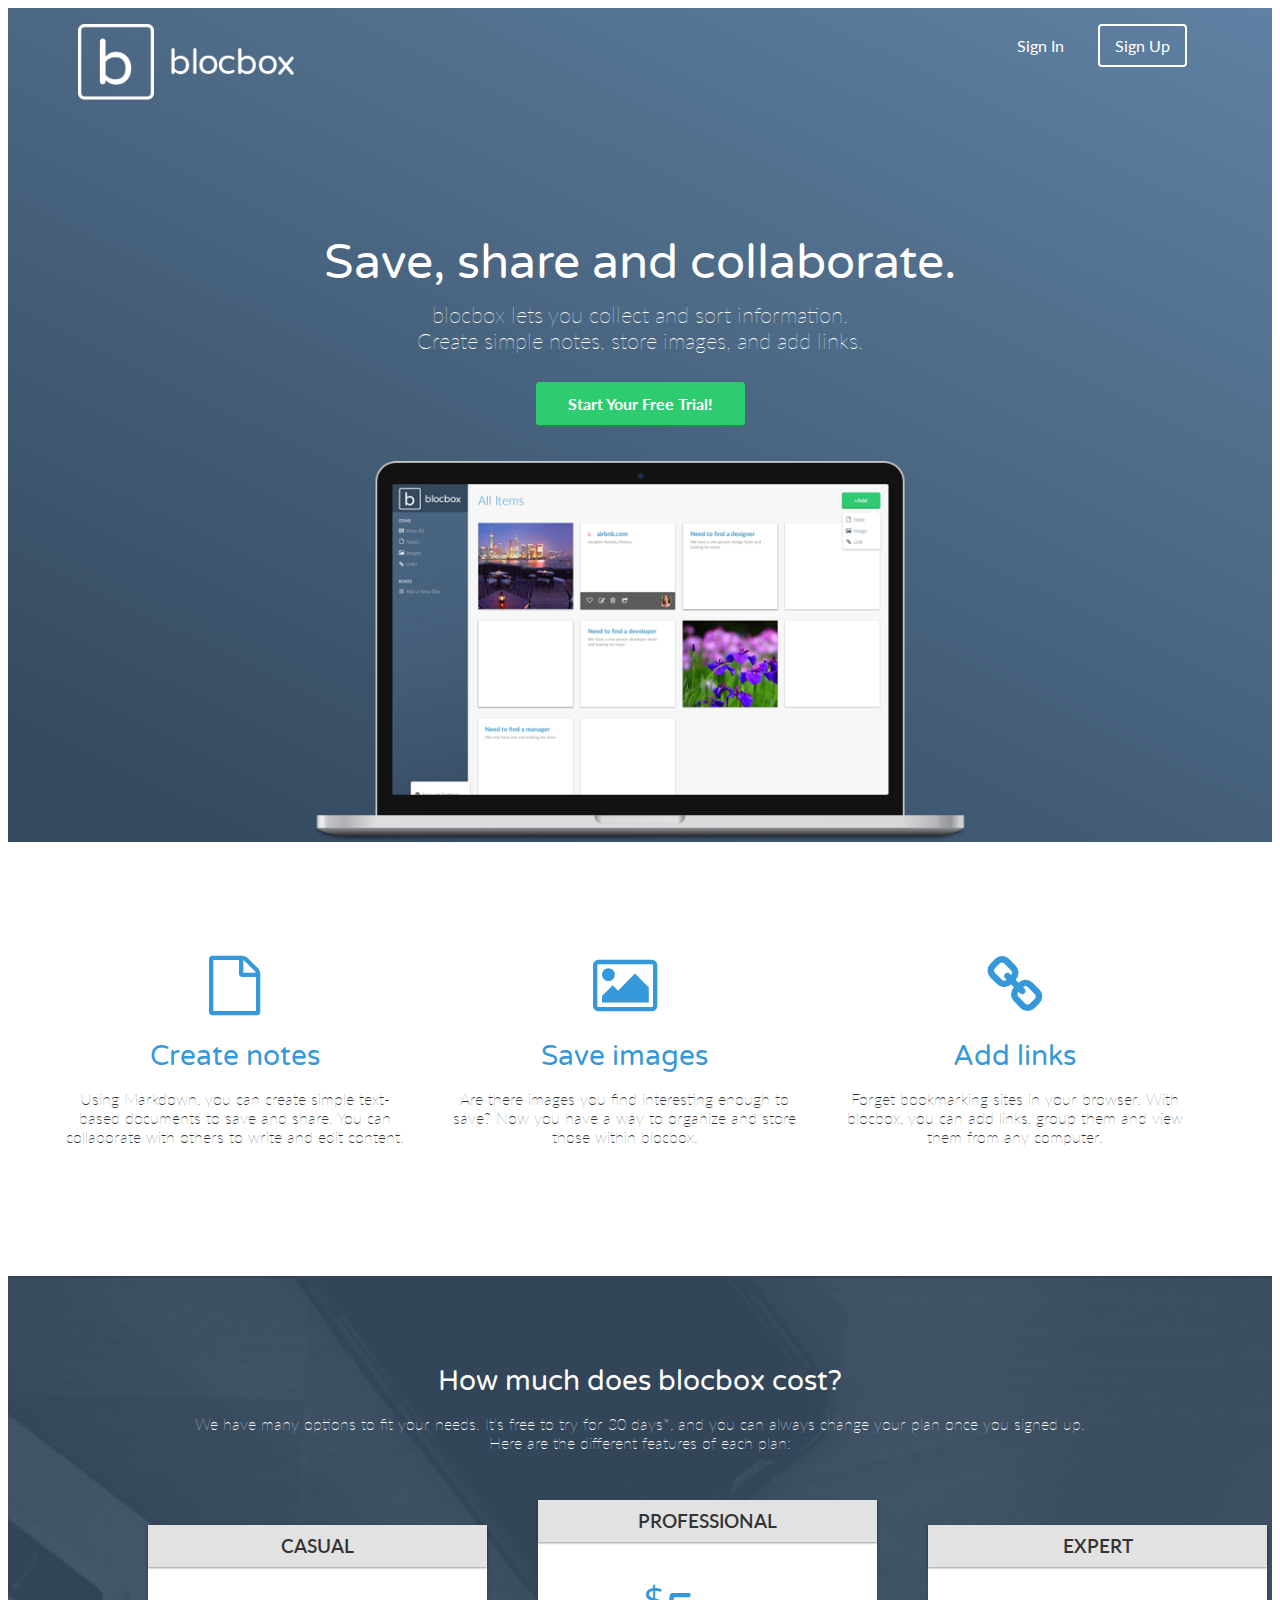
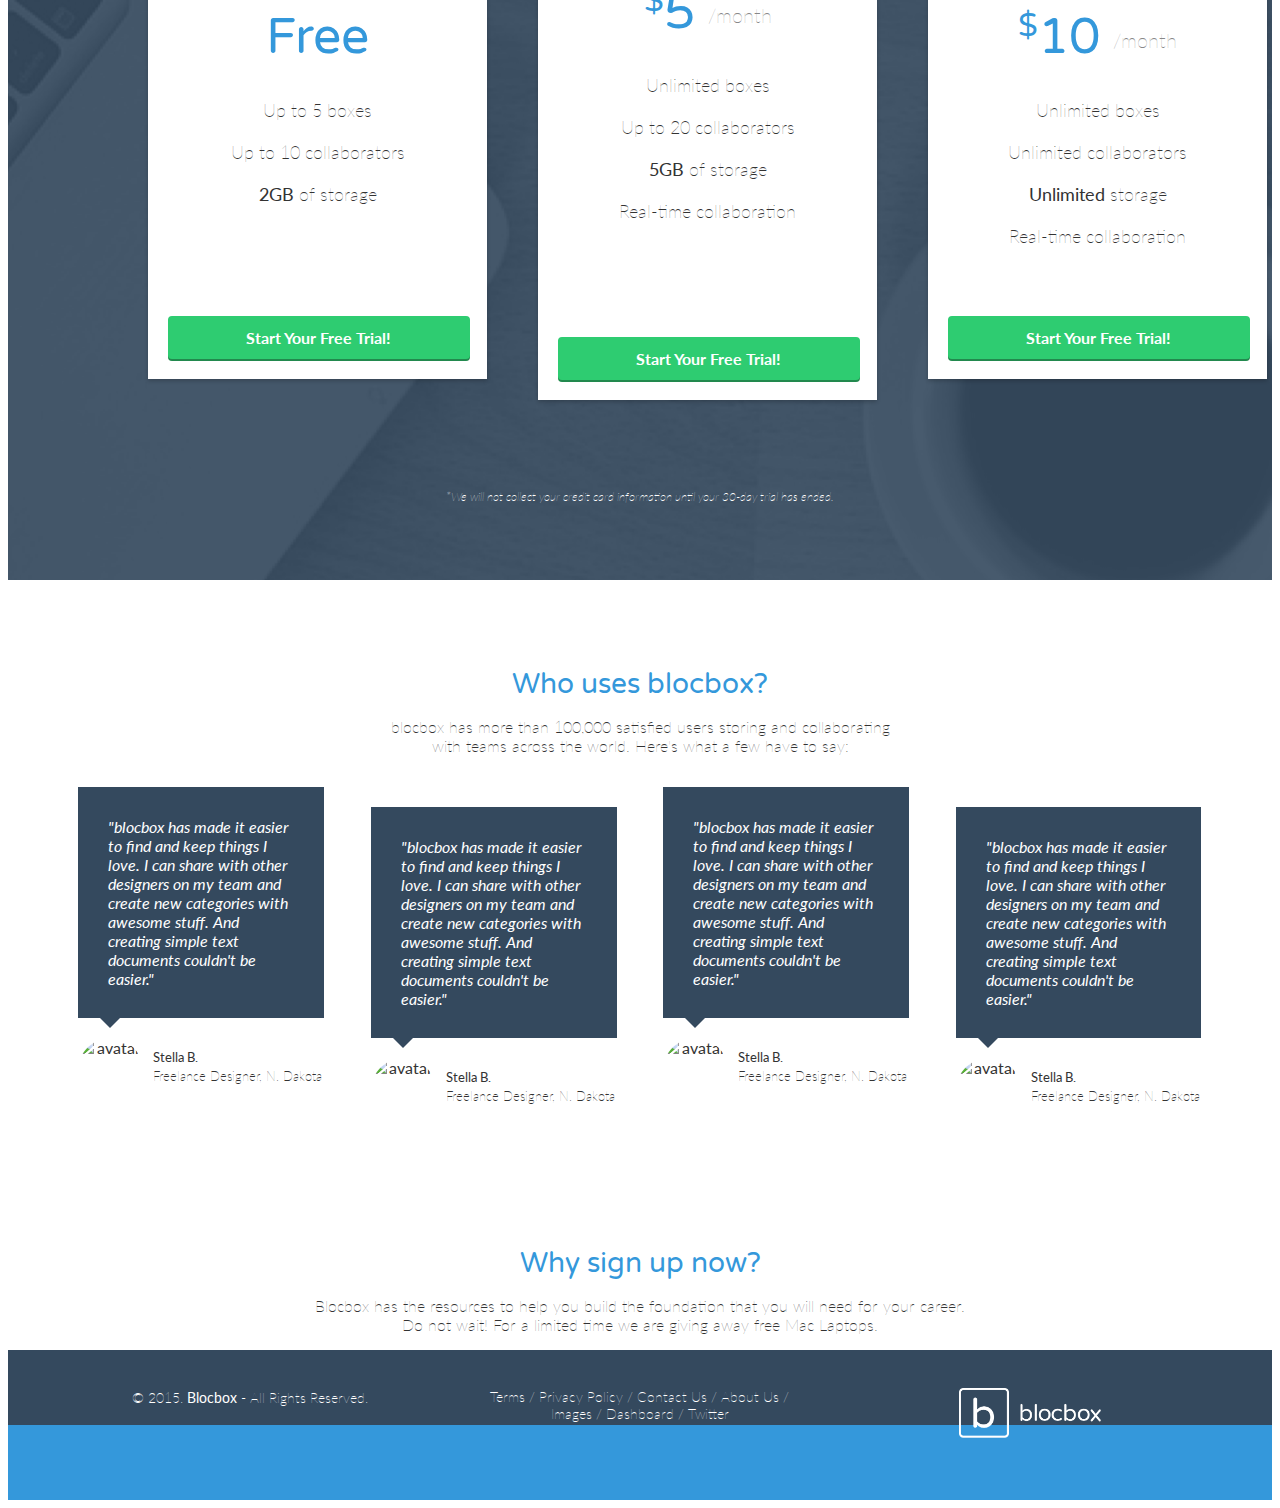
==== commit c6ae79d5: "Dashboard html" ====
--- a/index.html
+++ b/index.html
@@ -160,6 +160,8 @@
            <li><a href="">Privacy Policy</a></li> /
            <li><a href="">Contact Us</a></li> /
            <li><a href="">About Us</a></li> /
+            <li><a href="images.html">Images</a></li> /
+             <li><a href="dashboard.html">Dashboard</a></li> /
            <li><a href="">Twitter</a></li>
          </ul>
        </nav>
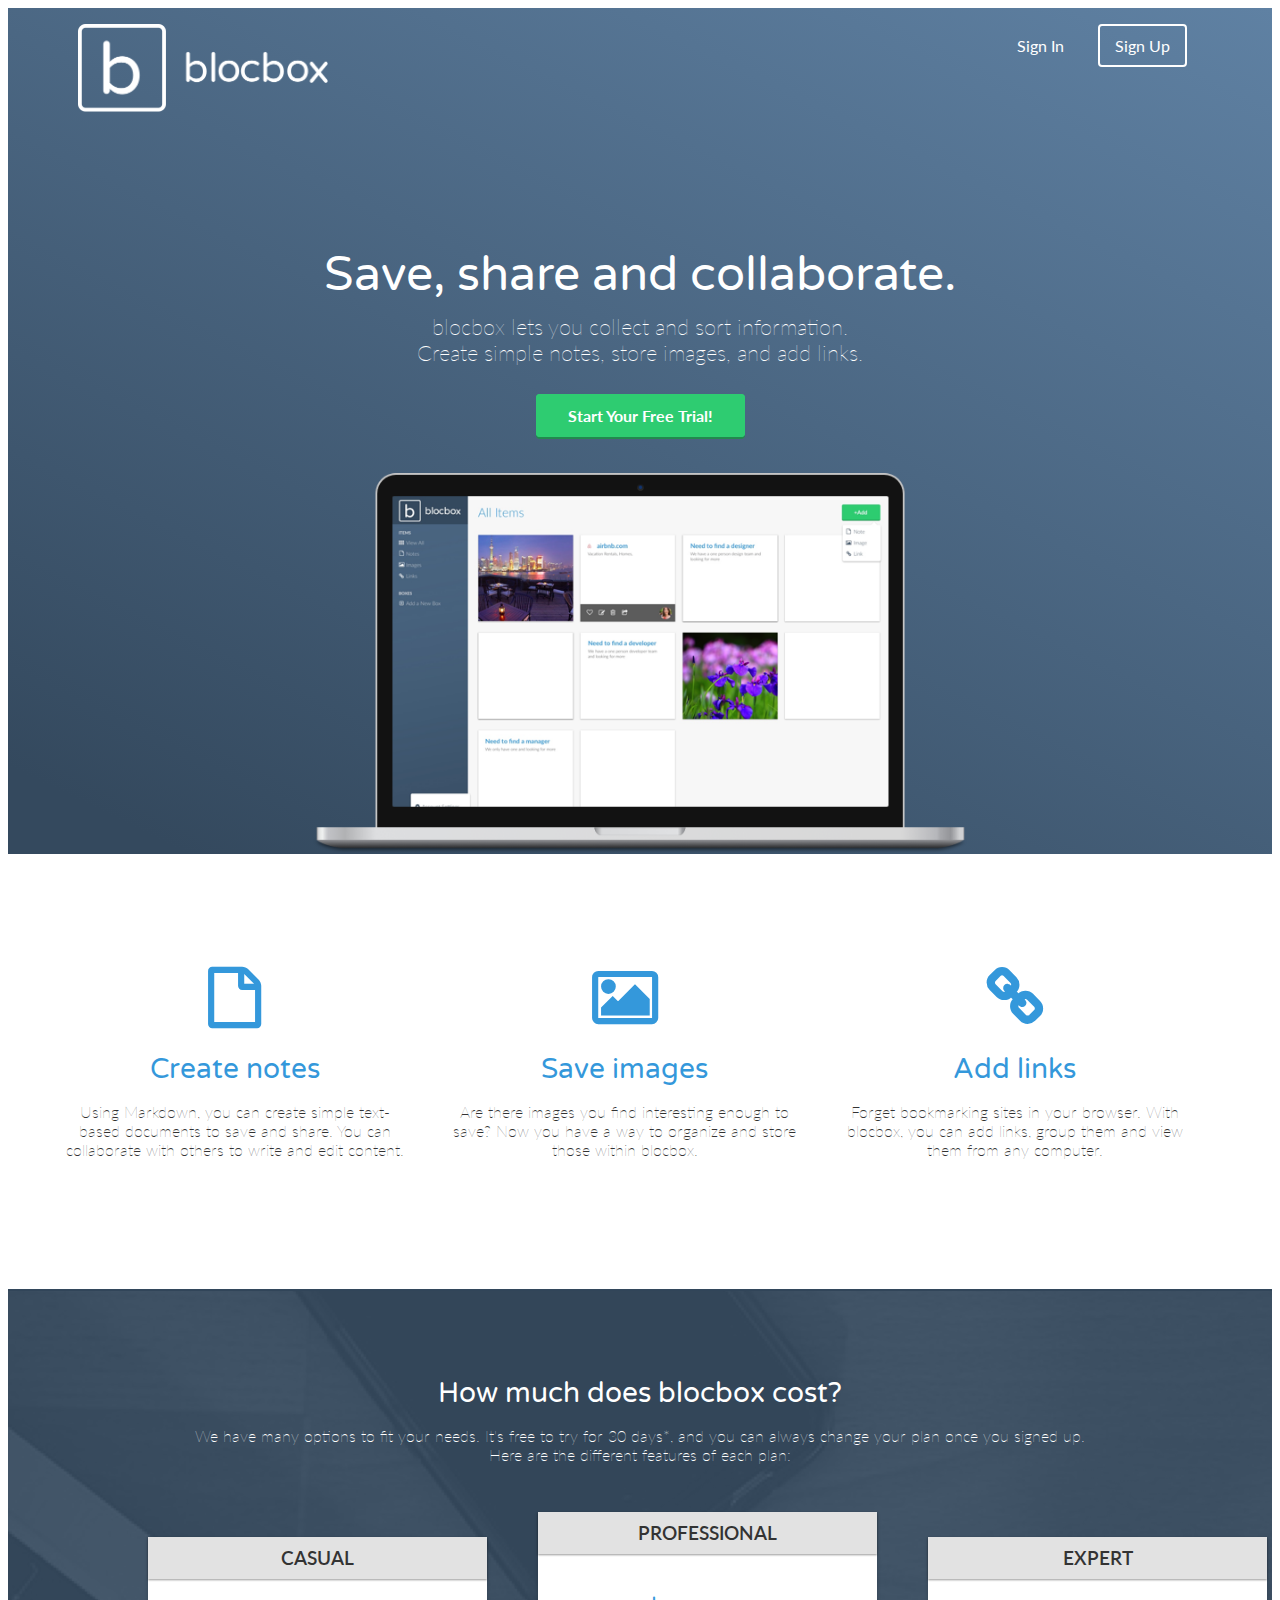
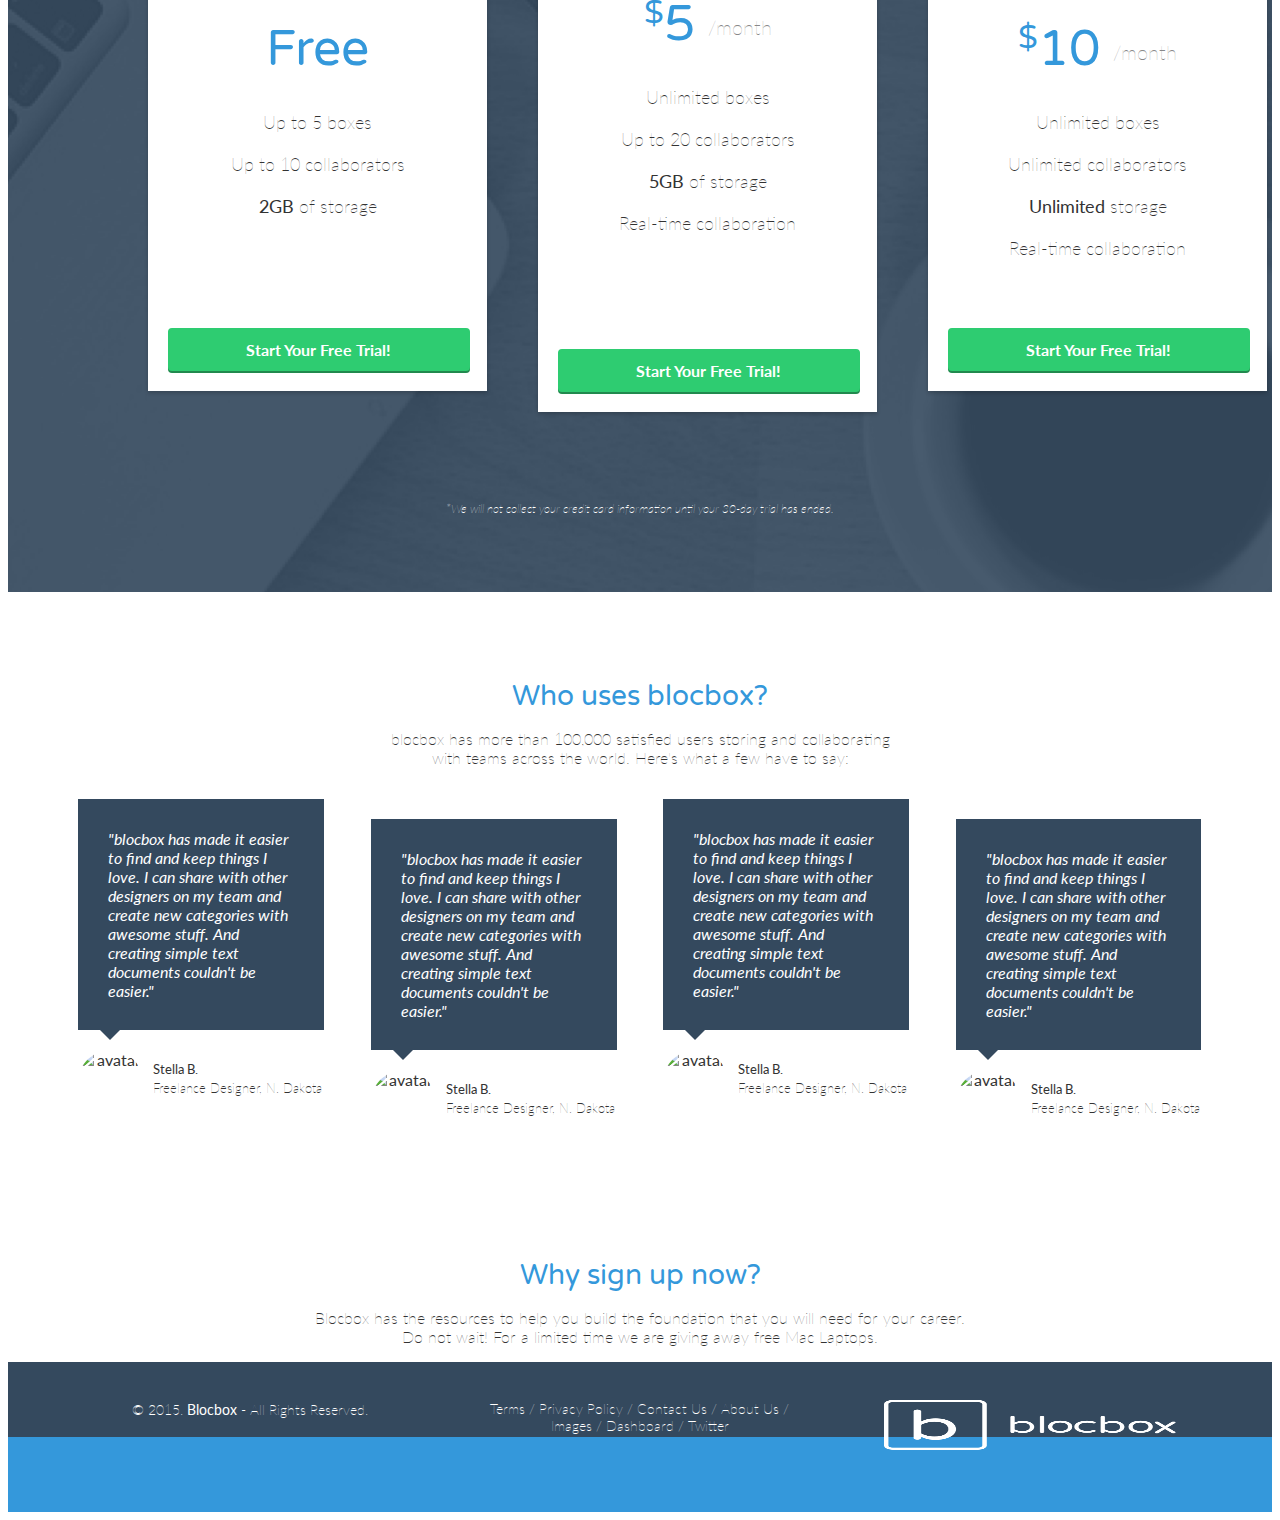
==== commit f509e999: "new" ====
--- a/index.html
+++ b/index.html
@@ -19,7 +19,7 @@
  <header>
    <nav class="container">
      <div class="one-half">
-       <a href="index.html" ><img src="images/site-logo.png" class="site-logo" alt="Blocbox" /></a>
+       <a href="index.html" ><img src="images/site-logo.png" style="width: 250px;" class="site-logo" alt="Blocbox" /></a>
      </div>
      <div class="one-half">
        <ul>
--- a/css/style.css
+++ b/css/style.css
@@ -18,11 +18,13 @@
    line-height: 19px;
    font-weight: 100;
 }
-.site-logo {
- width: 40%;
-
-
-}
+
+.airbnb {
+
+  width:10%; 
+  height:10%;
+}
+
 
 /* GRID */
 .container {
@@ -417,6 +419,9 @@
   background:#F7F7F7;
 }
 .left-nav {
+  position: fixed;
+  top: 0;
+  left: 0;
   height: 100%;
   width:280px;
   color:#FFFFFF;
@@ -486,8 +491,12 @@
     margin-left: -15px;
     margin-right: -15px;
   }
-}
+img {
+  width: 85%;
+}
+
 .left-nav .site-logo {
+
   padding:20px 0;
   background:#34495E;
   display:block;
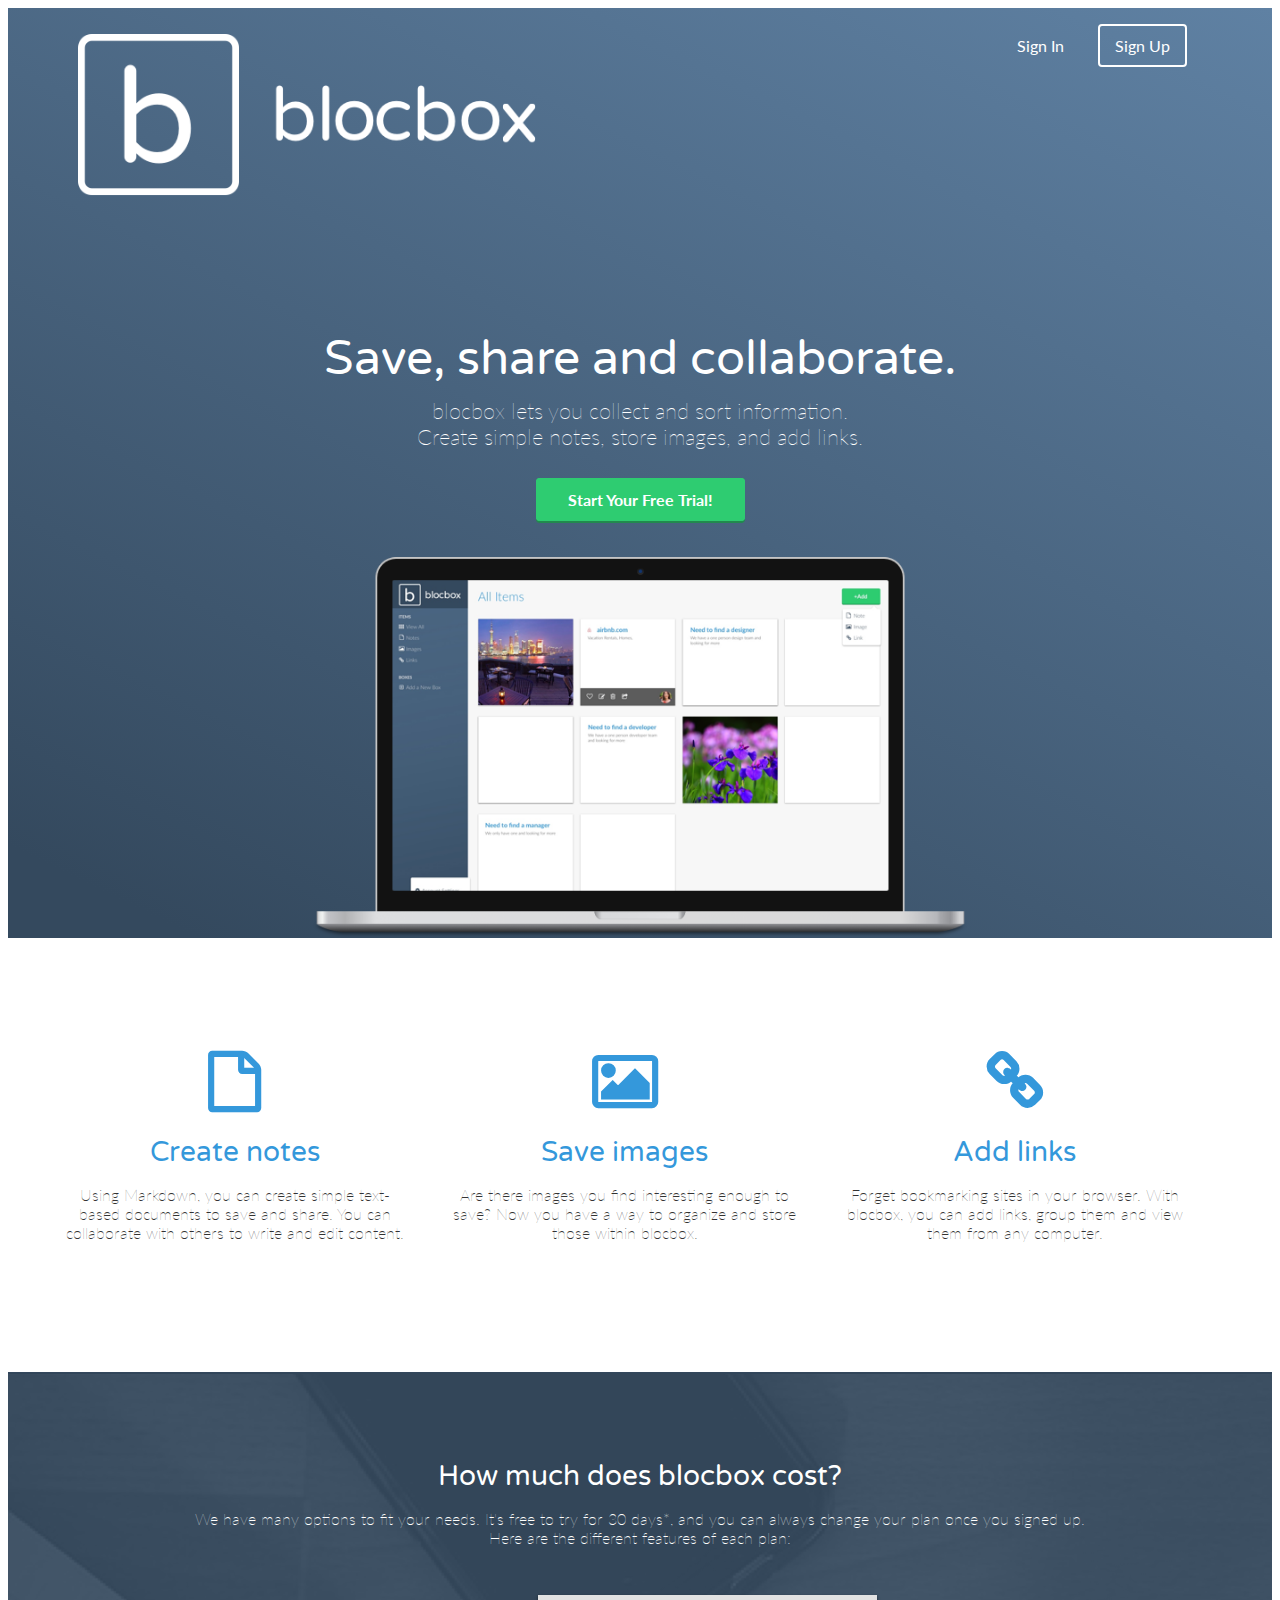
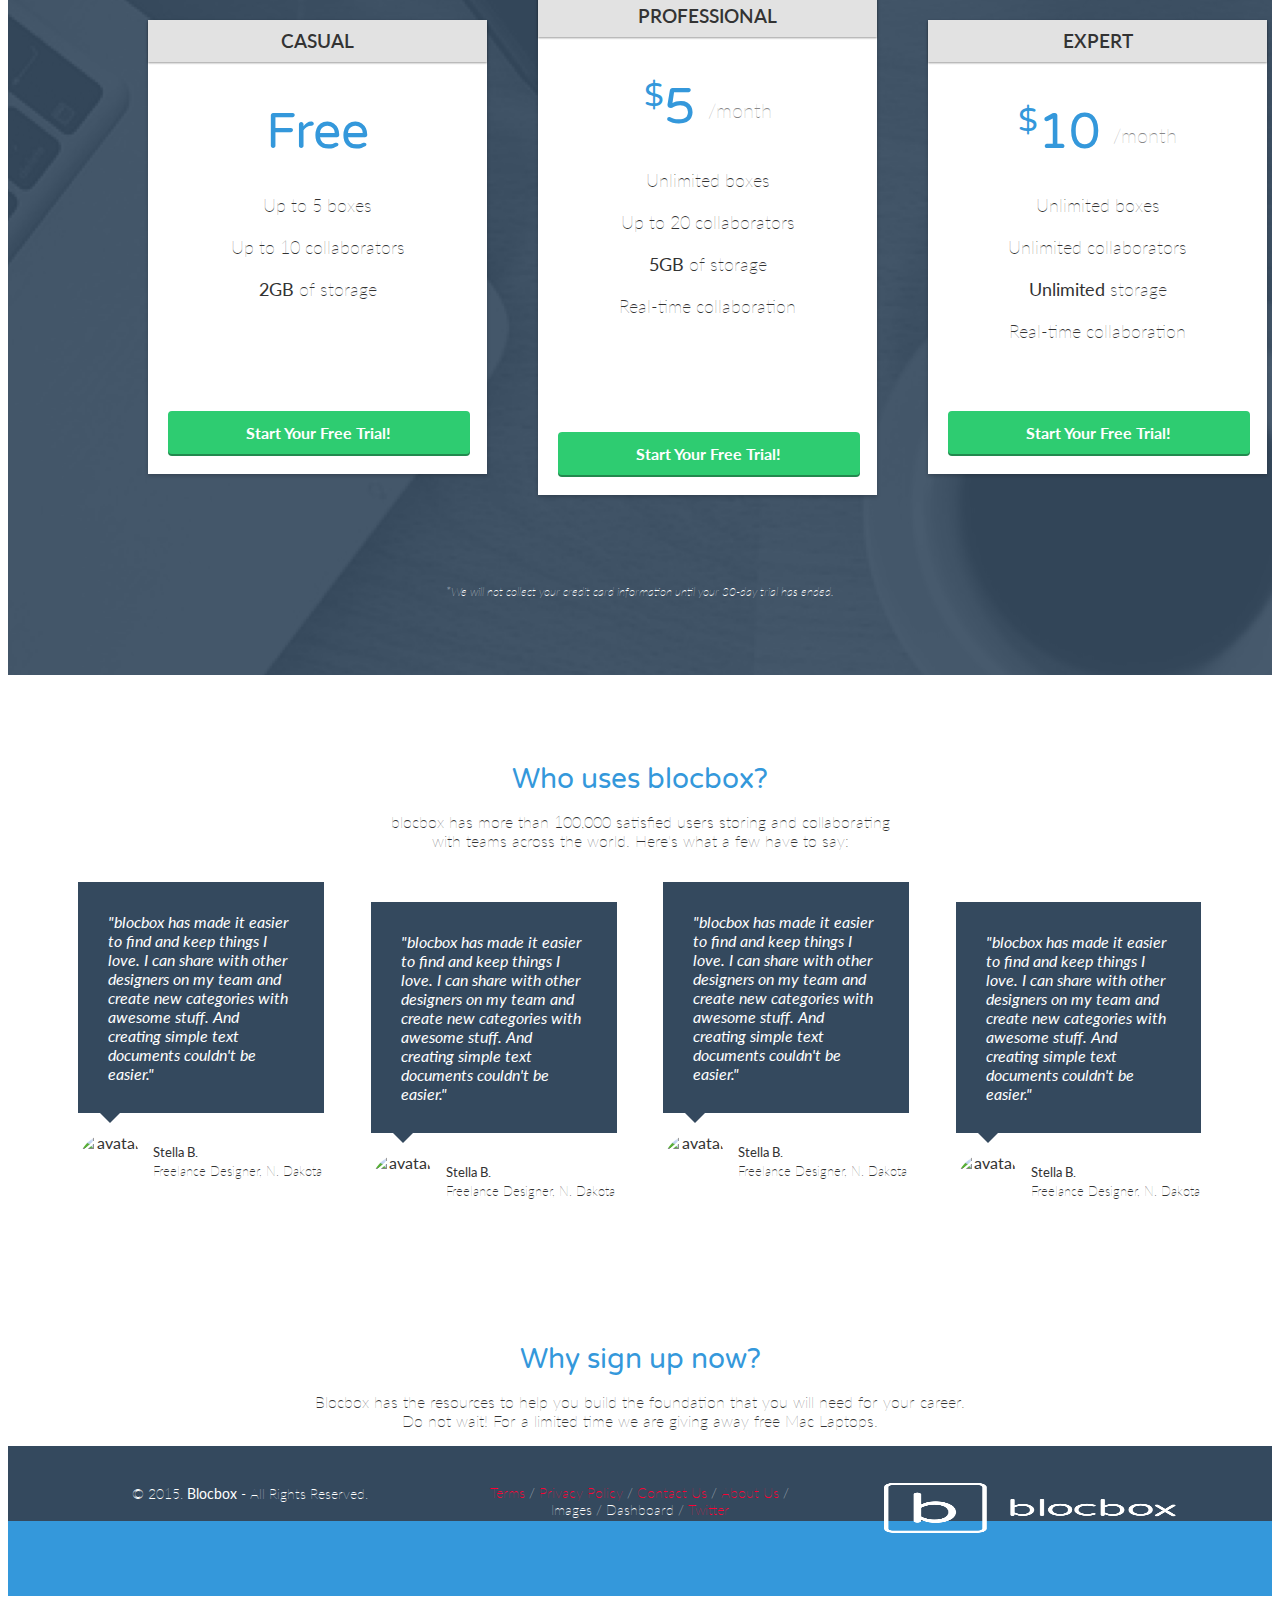
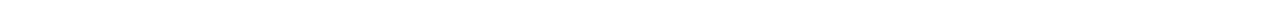
==== commit 4c318e77: "upload" ====
--- a/index.html
+++ b/index.html
@@ -19,7 +19,7 @@
  <header>
    <nav class="container">
      <div class="one-half">
-       <a href="index.html" ><img src="images/site-logo.png" style="width: 250px;" class="site-logo" alt="Blocbox" /></a>
+       <a href="index.html" ><img src="images/site-logo.png" style="padding-top: 10px" class="site-logo" alt="Blocbox" /></a>
      </div>
      <div class="one-half">
        <ul>
--- a/css/style.css
+++ b/css/style.css
@@ -19,11 +19,26 @@
    font-weight: 100;
 }
 
+
+
 .airbnb {
-
   width:10%; 
   height:10%;
 }
+
+.gray-box {
+  position: absolute;
+  bottom: 0;
+  height: 52px;
+  width:100%;
+  margin: 0 auto 0 -10px;
+  background-color: #666;
+  color: white;
+  padding-top: -10px;
+
+}
+
+
 
 
 /* GRID */
@@ -592,19 +607,21 @@
   float:right;
 }
 .content-item {
-  width:96%;
-  margin:0 2% 25px;
-  float:left;
-  display:block;
+  .content-item {
+    width:46%;
+    margin:0 2% 25px;
+    float:left;
+    display:block;
+  }
 }
 .item-box {
   display:block;
-  height:230px;
+  height: 230px;
   background: #FFFFFF;
   box-shadow: 0px 1px 3px 0px rgba(0,0,0,0.40);
   position: relative;
   overflow: hidden;
-  padding:20px;
+  
 }
 /* Larger Mobile Devices */
 @media (min-width:460px) {
@@ -620,6 +637,8 @@
     float:left;
     display:block;
   }
+
+  
 }
 /* Tablets */
 @media (min-width:768px) {
@@ -636,6 +655,8 @@
     width:31.33333%;
     margin:0 1% 25px;
   }
+
+
 }
 /* Laptops and Desktops */
 @media (min-width:992px) {
@@ -652,7 +673,9 @@
     width:23%;
     margin:0 1% 25px;
   }
-}
+
+
+
 .item-box > img {
   position:absolute;
   height:100%;
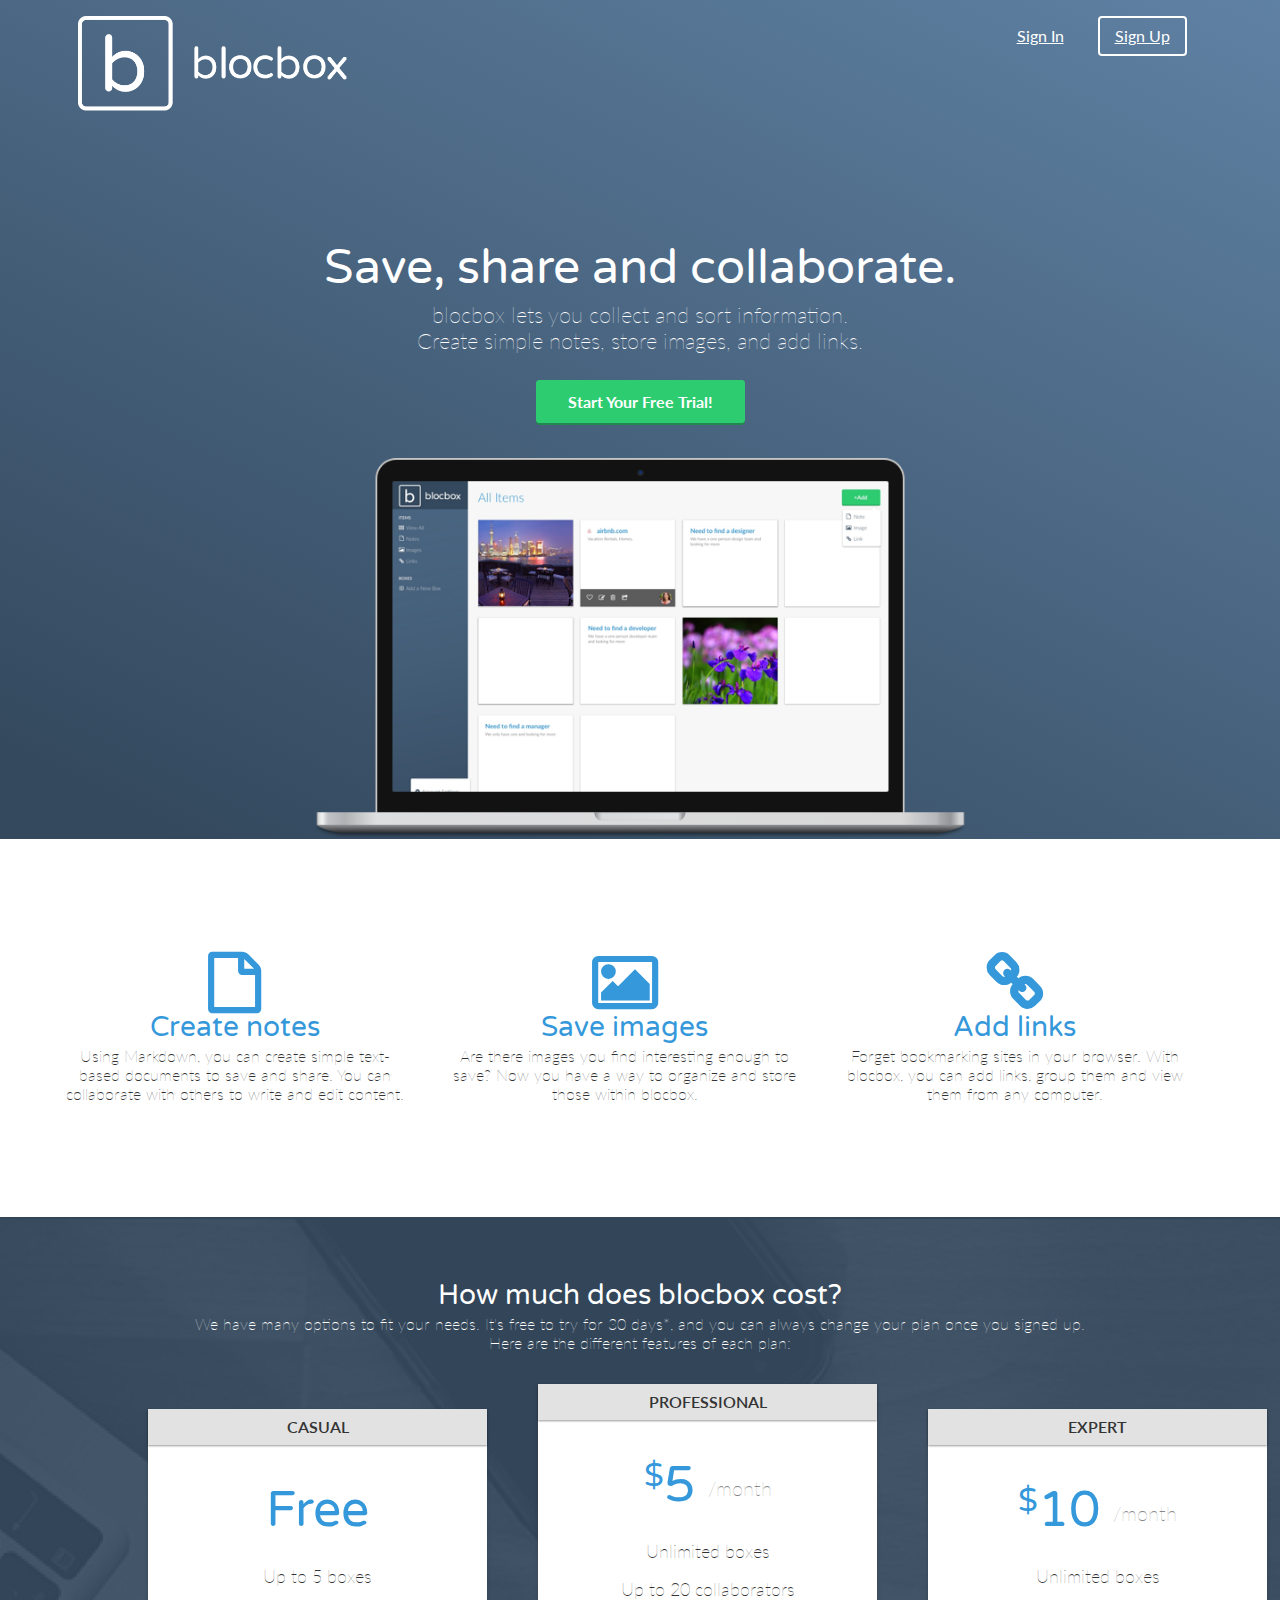
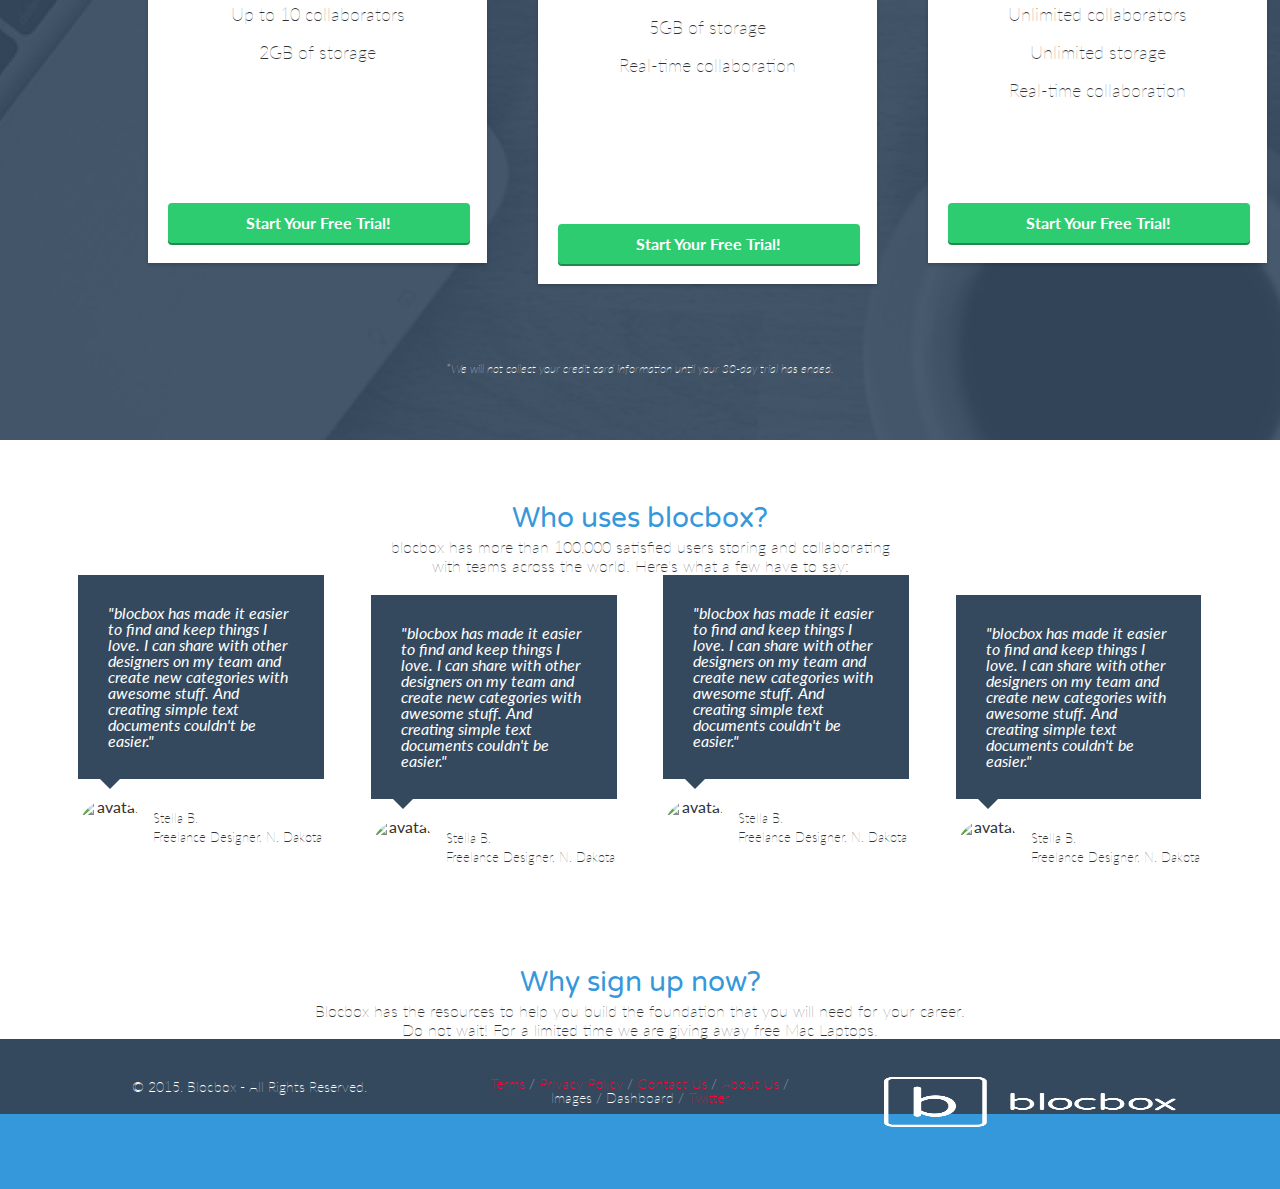
==== commit ec032371: "new" ====
--- a/index.html
+++ b/index.html
@@ -19,7 +19,7 @@
  <header>
    <nav class="container">
      <div class="one-half">
-       <a href="index.html" ><img src="images/site-logo.png" style="padding-top: 10px" class="site-logo" alt="Blocbox" /></a>
+       <a href="index.html" ><img src="images/site-logo.png" class="site-logo" alt="Blocbox" style= "height: 50%; width: 50%;"/></a>
      </div>
      <div class="one-half">
        <ul>
--- a/css/style.css
+++ b/css/style.css
@@ -1,3 +1,52 @@
+/* http://meyerweb.com/eric/tools/css/reset/ 
+   v2.0 | 20110126
+   License: none (public domain)
+*/
+
+html, body, div, span, applet, object, iframe,
+h1, h2, h3, h4, h5, h6, p, blockquote, pre,
+a, abbr, acronym, address, big, cite, code,
+del, dfn, em, img, ins, kbd, q, s, samp,
+small, strike, strong, sub, sup, tt, var,
+b, u, i, center,
+dl, dt, dd, ol, ul, li,
+fieldset, form, label, legend,
+table, caption, tbody, tfoot, thead, tr, th, td,
+article, aside, canvas, details, embed, 
+figure, figcaption, footer, header, hgroup, 
+menu, nav, output, ruby, section, summary,
+time, mark, audio, video {
+	margin: 0;
+	padding: 0;
+	border: 0;
+	font-size: 100%;
+	font: inherit;
+	vertical-align: baseline;
+}
+/* HTML5 display-role reset for older browsers */
+article, aside, details, figcaption, figure, 
+footer, header, hgroup, menu, nav, section {
+	display: block;
+}
+body {
+	line-height: 1;
+}
+ol, ul {
+	list-style: none;
+}
+blockquote, q {
+	quotes: none;
+}
+blockquote:before, blockquote:after,
+q:before, q:after {
+	content: '';
+	content: none;
+}
+table {
+	border-collapse: collapse;
+	border-spacing: 0;
+}
+
 html, body{
    overflow-x: hidden;
 }
@@ -35,7 +84,6 @@
   background-color: #666;
   color: white;
   padding-top: -10px;
-
 }
 
 
@@ -43,6 +91,7 @@
 
 /* GRID */
 .container {
+
    margin-right: auto;
    margin-left: auto;
    padding-left: 15px;
@@ -144,6 +193,10 @@
     margin:0 15px;
   }
 }
+
+
+
+
 header nav ul > li.btn-outline {
    padding:10px 15px;
    border:2px solid #FFFFFF;
@@ -152,13 +205,17 @@
 header nav ul > li.btn-outline:hover {
    background:#FFFFFF;
 }
-header nav ul > li > a {
-   color:#FFFFFF;
-   text-decoration: none;
-}
-header nav ul > li.btn-outline:hover > a {
+
+header nav ul > li > a:hover {
+   color: #e7c71b;
+
+}
+header nav ul > a.btn-outline:hover > a {
    color:#34495E;
 }
+
+
+
 header .hero {
    text-align: center;
    display:block;
@@ -430,29 +487,59 @@
   }
 }
 /* DASHBOARD */
-.dashboard {
-  background:#F7F7F7;
-}
-.left-nav {
-  position: fixed;
-  top: 0;
-  left: 0;
-  height: 100%;
-  width:280px;
-  color:#FFFFFF;
-  background: #34495E;
-  background-image: linear-gradient(206deg, #5F81A3 0%, #34495E 94%);
-  position: absolute;
-  overflow: hidden;
-  -webkit-transition: all 0.3s ease-in-out;
-  -moz-transition: all 0.3s ease-in-out;
-  -o-transition: all 0.3s ease-in-out;
-  transition: all 0.3s ease-in-out;
-  transform: translate(-280px,0);
-    -webkit-transform: translate(-280px,0); /** Chrome & Safari **/
-    -o-transform: translate(-280px,0); /** Opera **/
-    -moz-transform: translate(-280px,0); /** Firefox **/
-}
+ /* DASHBOARD */
+ .dashboard {
+   background:#F7F7F7;
+ }
+ .left-nav {
+ 	
+   height: 100vh;
+   width:14.66666667%;
+   color:#FFFFFF;
+   background: #34495E;
+   background-image: linear-gradient(206deg, #5F81A3 0%, #34495E 94%);
+   float:left;
+   position: fixed;
+   display:block;
+ }
+ .left-nav .site-logo {
+   padding:20px 0;
+   background:#34495E;
+   display:block;
+   text-align: center;
+ }
+ .left-nav .items {
+   padding:0 6%;
+
+ }
+ .left-nav .items p {
+   font-weight: 600;
+   text-transform: uppercase;
+   font-size: 12px;
+   color: #E2E2E2;
+   line-height: 15px;
+ }
+ .left-nav .items ul {
+   margin:0 0 40px;
+   padding:0;
+ }
+ .left-nav .items ul li {
+   list-style-type: none;
+   margin-bottom: 15px;
+ }
+ .left-nav .items ul li a {
+   color:#FFFFFF;
+   text-decoration: none;
+   font-weight: 100;
+ }
+ .left-nav .items ul li a i {
+   width:16px;
+   text-align: center;
+   margin-right:8px;
+ }
+
+
+
 .left-nav.open {
   display:block;
   width:280px;
@@ -500,12 +587,14 @@
   .hamburger {
     display:none;
   }
-  .left-nav .items ul li.active {
+  .left-nav .items ul li .active {
     background-color: #2ecc71;
     padding: 0.4em 0 0.4em 0.9em;
     margin-left: -15px;
     margin-right: -15px;
   }
+
+
 img {
   width: 85%;
 }
@@ -535,7 +624,7 @@
   list-style-type: none;
   margin-bottom: 15px;
 }
-.left-nav .items ul li.active {
+.left-nav .items ul a.active {
   background-color: #2ecc71;
   padding: 0.4em 0 0.4em 1.2em;
   margin-left: -20px;
@@ -551,160 +640,165 @@
   text-align: center;
   margin-right:8px;
 }
-/* LEFT NAVBAR SETTINGS */
-.left-nav .settings {
-  position:absolute;
-  background:#22303E;
-  width:100%;
-  bottom:0;
-  left:0;
-  right:0;
-  padding:10px 0;
-}
-.left-nav .settings img {
-  height:35px;
-  width:35px;
-  border-radius: 50%;
-  margin-left:10px;
-  display: inline-block;
-}
-.left-nav .settings p {
-  display: inline-block;
-  vertical-align: top;
-  padding-top: 8px;
-  font-weight: 400;
-  margin:0 0 0 10px;
-}
-.left-nav .settings a {
-  color:#FFFFFF;
-  text-decoration: none;
-  text-align: right;
-  float: right;
-  margin-right:10px;
-  margin-top:8px;
-}
-/* CONTENT */
-.content {
-  padding:6em 1% 1.5em;
-  float:right;
-  width:98%;
-  position: relative;
-}
-.content .header {
-  margin:0 1% 20px;
-}
-.content .header h1 {
-  font-family: "Lato", Helvetica, Arial, sans-serif;
-  font-weight: 100;
-  margin:0 0 30px;
-  font-size: 36px;
-  color: #3498DB;
-  line-height: 44px;
-  float: left;
-  display:inline-block;
-}
-.content .header > a {
-  float:right;
-}
-.content-item {
-  .content-item {
-    width:46%;
-    margin:0 2% 25px;
-    float:left;
-    display:block;
-  }
-}
-.item-box {
-  display:block;
-  height: 230px;
-  background: #FFFFFF;
-  box-shadow: 0px 1px 3px 0px rgba(0,0,0,0.40);
-  position: relative;
-  overflow: hidden;
-  
-}
+ /* LEFT NAVBAR SETTINGS */
+ .left-nav .settings {
+   position:absolute;
+   background:#22303E;
+
+   width:100%;
+   bottom:0;
+   left:0;
+   right:0;
+   padding:10px 0;
+ }
+ .left-nav .settings img {
+   height:35px;
+   width:35px;
+   border-radius: 50%;
+   margin-left:10px;
+   display: inline-block;
+ }
+ .left-nav .settings p {
+   display: inline-block;
+   vertical-align: top;
+   padding-top: 8px;
+   font-weight: 400;
+   margin:0 0 0 10px;
+ }
+ .left-nav .settings a {
+   color:#FFFFFF;
+   text-decoration: none;
+   text-align: right;
+   float: right;
+   margin-right:10px;
+   margin-top:8px;
+ }
+ /* CONTENT */
+ .content {
+   padding:6em 1% 1.5em;
+   float:right;
+   width:98%;
+   position: relative;
+ }
+ .content .header {
+   margin:0 1% 20px;
+ }
+ .content .header h1 {
+   font-family: "Lato", Helvetica, Arial, sans-serif;
+   font-weight: 100;
+   margin:0 0 30px;
+   font-size: 36px;
+   color: #3498DB;
+   line-height: 44px;
+   float: left;
+   display:inline-block;
+ }
+ .content .header > a {
+   float:right;
+ }
+ .content-item {
+   width:96%;
+   margin:0 2% 25px;
+   float:left;
+   display:block;
+ }
+ .item-box {
+   display:block;
+   height:230px;
+   background: #FFFFFF;
+   box-shadow: 0px 1px 3px 0px rgba(0,0,0,0.40);
+   position: relative;
+   overflow: hidden;
+   padding:20px;
+ }
 /* Larger Mobile Devices */
-@media (min-width:460px) {
-  .content {
-    padding:1.5em 1%;
-    float:right;
-    width:90%;
-    position: relative;
-  }
-  .content-item {
-    width:46%;
-    margin:0 2% 25px;
-    float:left;
-    display:block;
-  }
-
-  
-}
+ @media (min-width:460px) {
+   .content {
+     padding:1.5em 1%;
+     float:right;
+     width:90%;
+     position: relative;
+   }
+   .content-item {
+     width:46%;
+     margin:0 2% 25px;
+     float:left;
+     display:block;
+   }
+   .site-logo {
+   	height: 50px;
+   }
+ }
 /* Tablets */
-@media (min-width:768px) {
-  .content {
-    padding:1.5em 5%;
-    float:right;
-    width:90%;
-    position: relative;
-  }
-  .content > .container {
-    width:700px;
-  }
-  .content-item {
-    width:31.33333%;
-    margin:0 1% 25px;
-  }
-
-
-}
+ @media (min-width:768px) {
+   .content {
+     padding:1.5em 5%;
+     float:right;
+     width:90%;
+     position: relative;
+   }
+   .content > .container {
+     width:700px;
+   }
+   .content-item {
+     width:31.33333%;
+     margin:0 1% 25px;
+   }
+   .site-logo {
+   	width: 56%;
+   }
+ }
 /* Laptops and Desktops */
-@media (min-width:992px) {
-  .content {
-    padding:1.5em 1%;
-    float:right;
-    width:83.33333333%;
-    position: relative;
-  }
-  .content > .container {
-    width:auto;
-  }
-  .content-item {
-    width:23%;
-    margin:0 1% 25px;
-  }
-
-
-
-.item-box > img {
-  position:absolute;
-  height:100%;
-  width:auto;
-  top:0;
-  left:0;
-  right:0;
-}
-.item-box h2 {
-  font-family: 'Lato', Helvetica, Arial, sans-serif;
-  font-weight: 700;
-  font-size: 15px;
-  line-height: 17px;
-  margin:0;
-}
-.item-box h2 a {
-  color: #3498DB;
-  text-decoration: none;
-}
-.item-box h2 img {
-  width:16px;
-  height:16px;
-  position:relative;
-  top:2px;
-  margin-right:5px;
-}
-.item-box p {
-  font-size: 14px;
-  color: #333333;
-  line-height: 18px;
-  margin:5px 0 0;
-}+ @media (min-width:992px) {
+   .content {
+     padding:1.5em 1%;
+     float:right;
+     width:83.33333333%;
+     position: relative;
+   }
+   .content > .container {
+     width:auto;
+   }
+   .content-item {
+     width:23%;
+     margin:0 1% 25px;
+   }
+
+   .site-logo {
+   	height: 50px;
+   }
+ }
+
+
+ .item-box > img {
+   position:absolute;
+   height:100%;
+   width:auto;
+   top:0;
+   left:0;
+   right:0;
+ }
+ .item-box h2 {
+   font-family: 'Lato', Helvetica, Arial, sans-serif;
+   font-weight: 700;
+   font-size: 15px;
+   line-height: 17px;
+   margin:0;
+ }
+ .item-box h2 a {
+   color: #3498DB;
+   text-decoration: none;
+ }
+ .item-box h2 img {
+   width:16px;
+   height:16px;
+   position:relative;
+   top:2px;
+   margin-right:5px;
+ }
+ .item-box p {
+   font-size: 14px;
+   color: #333333;
+   line-height: 18px;
+   margin:5px 0 0;
+ }